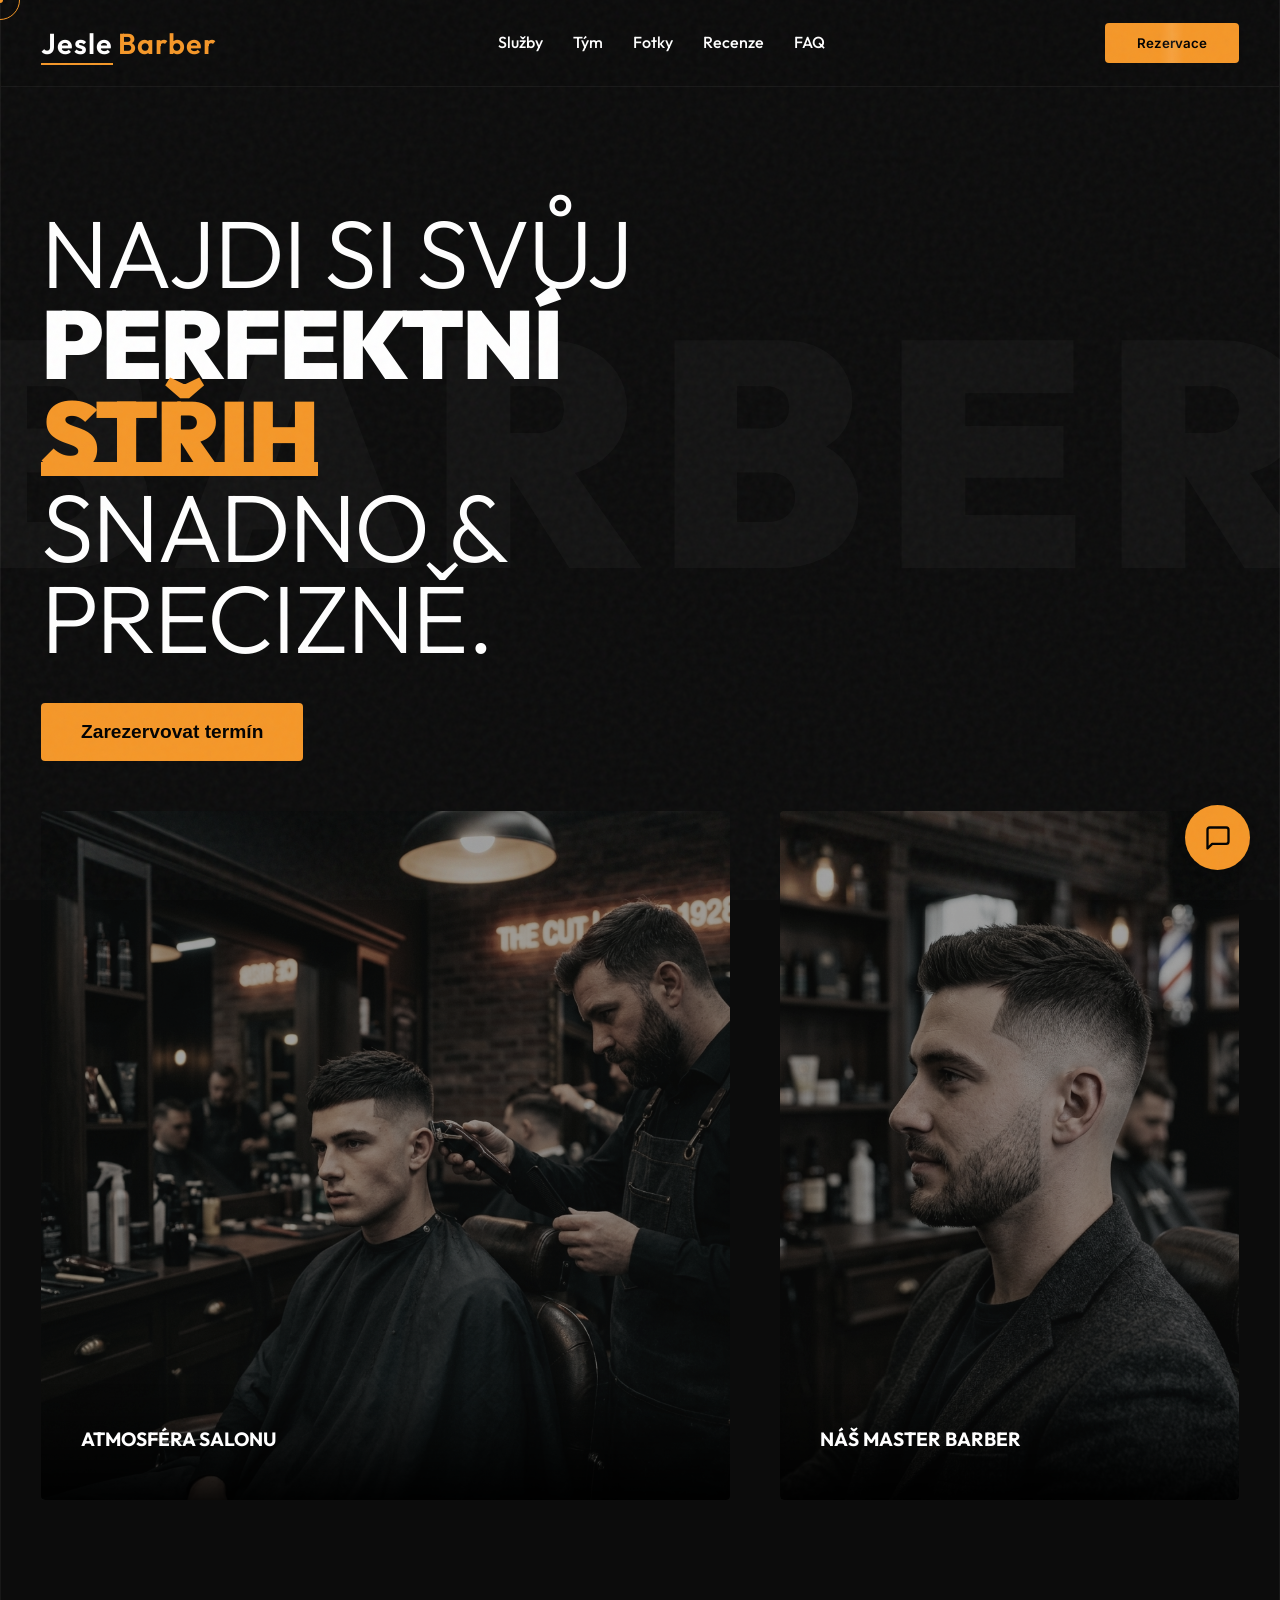
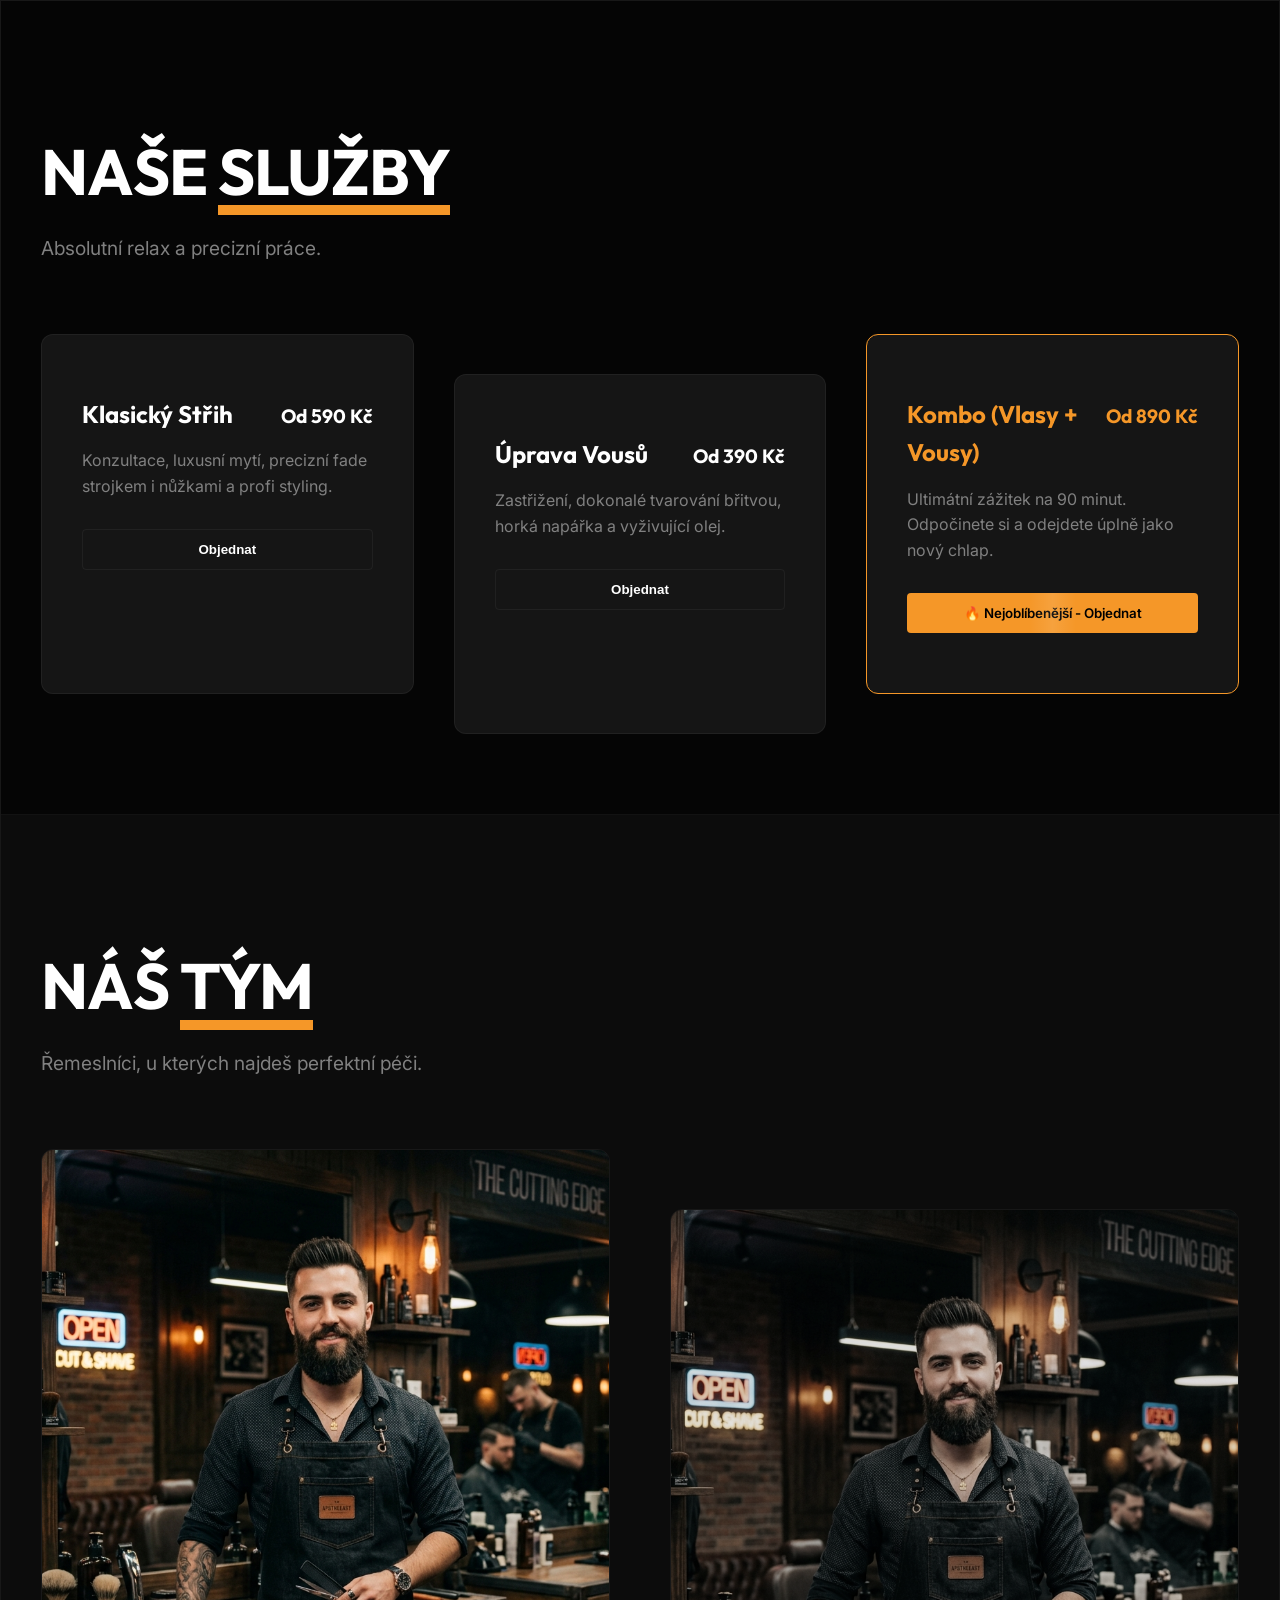
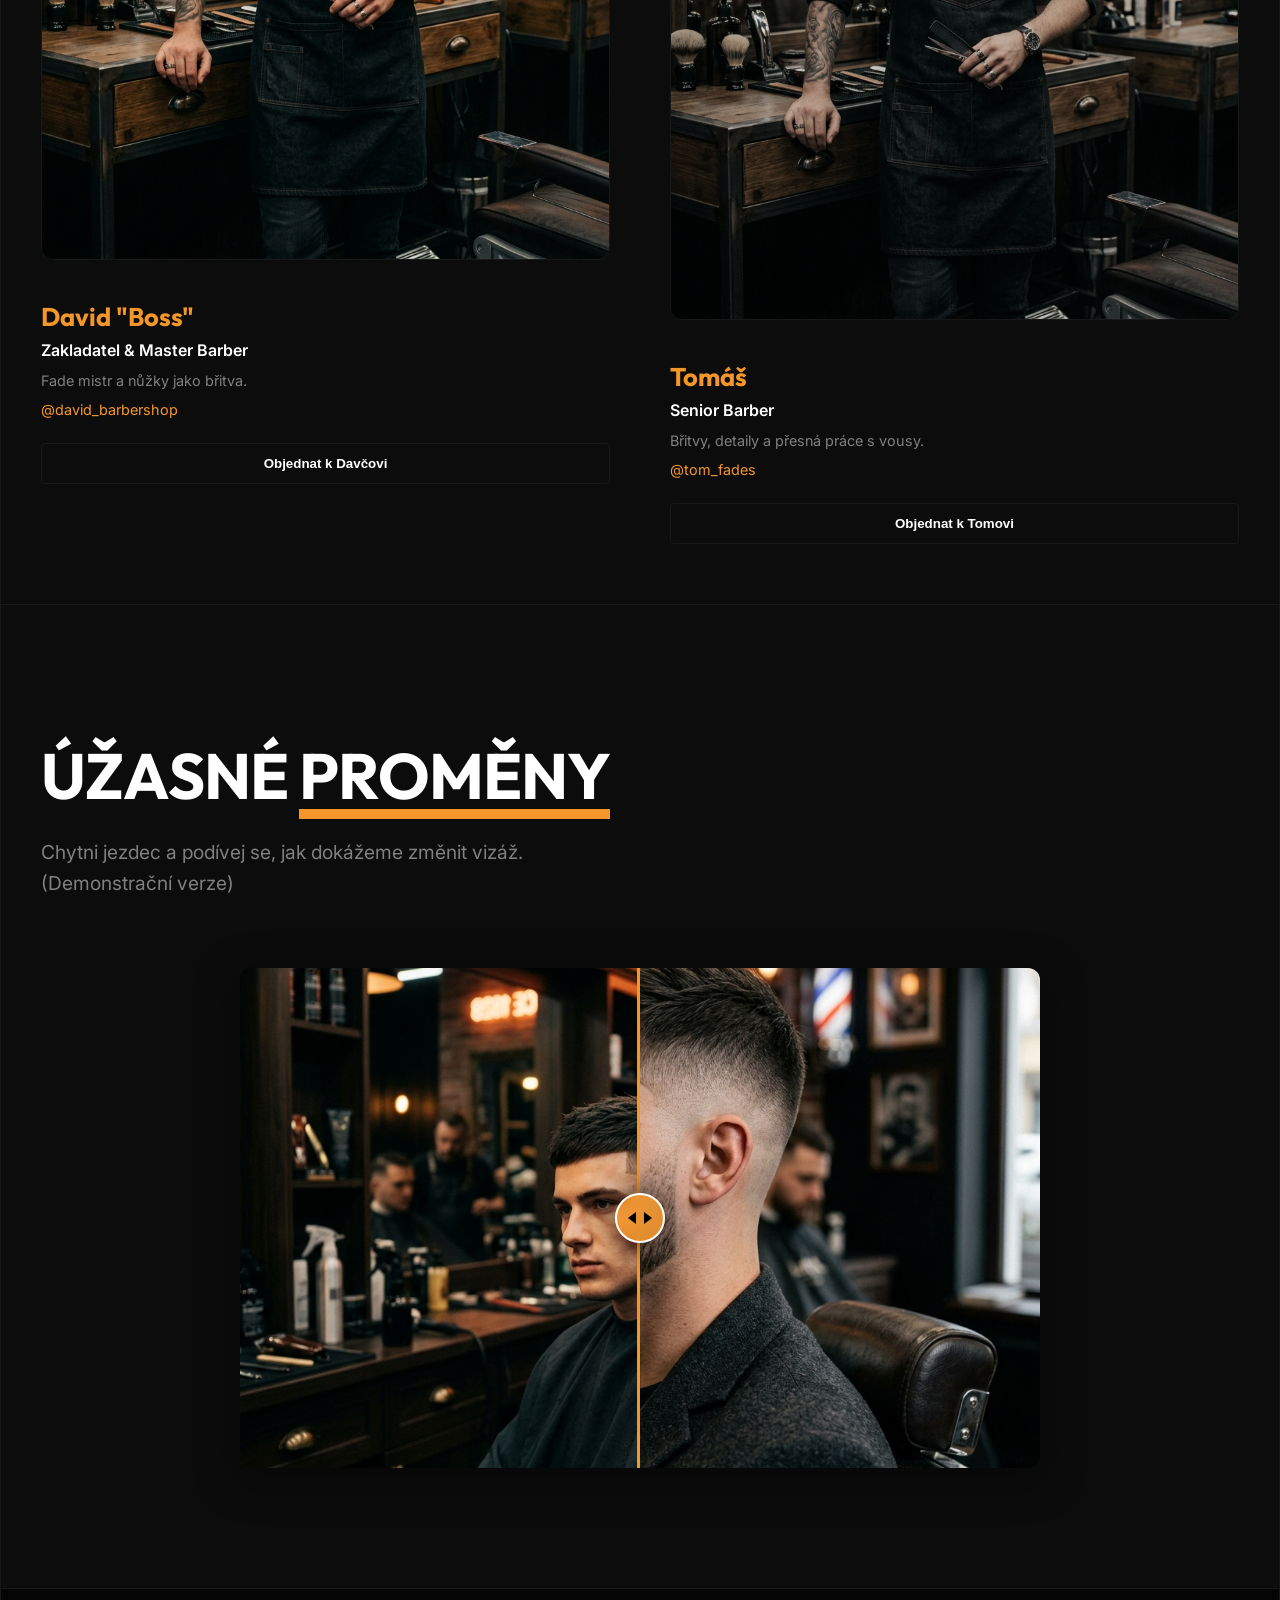
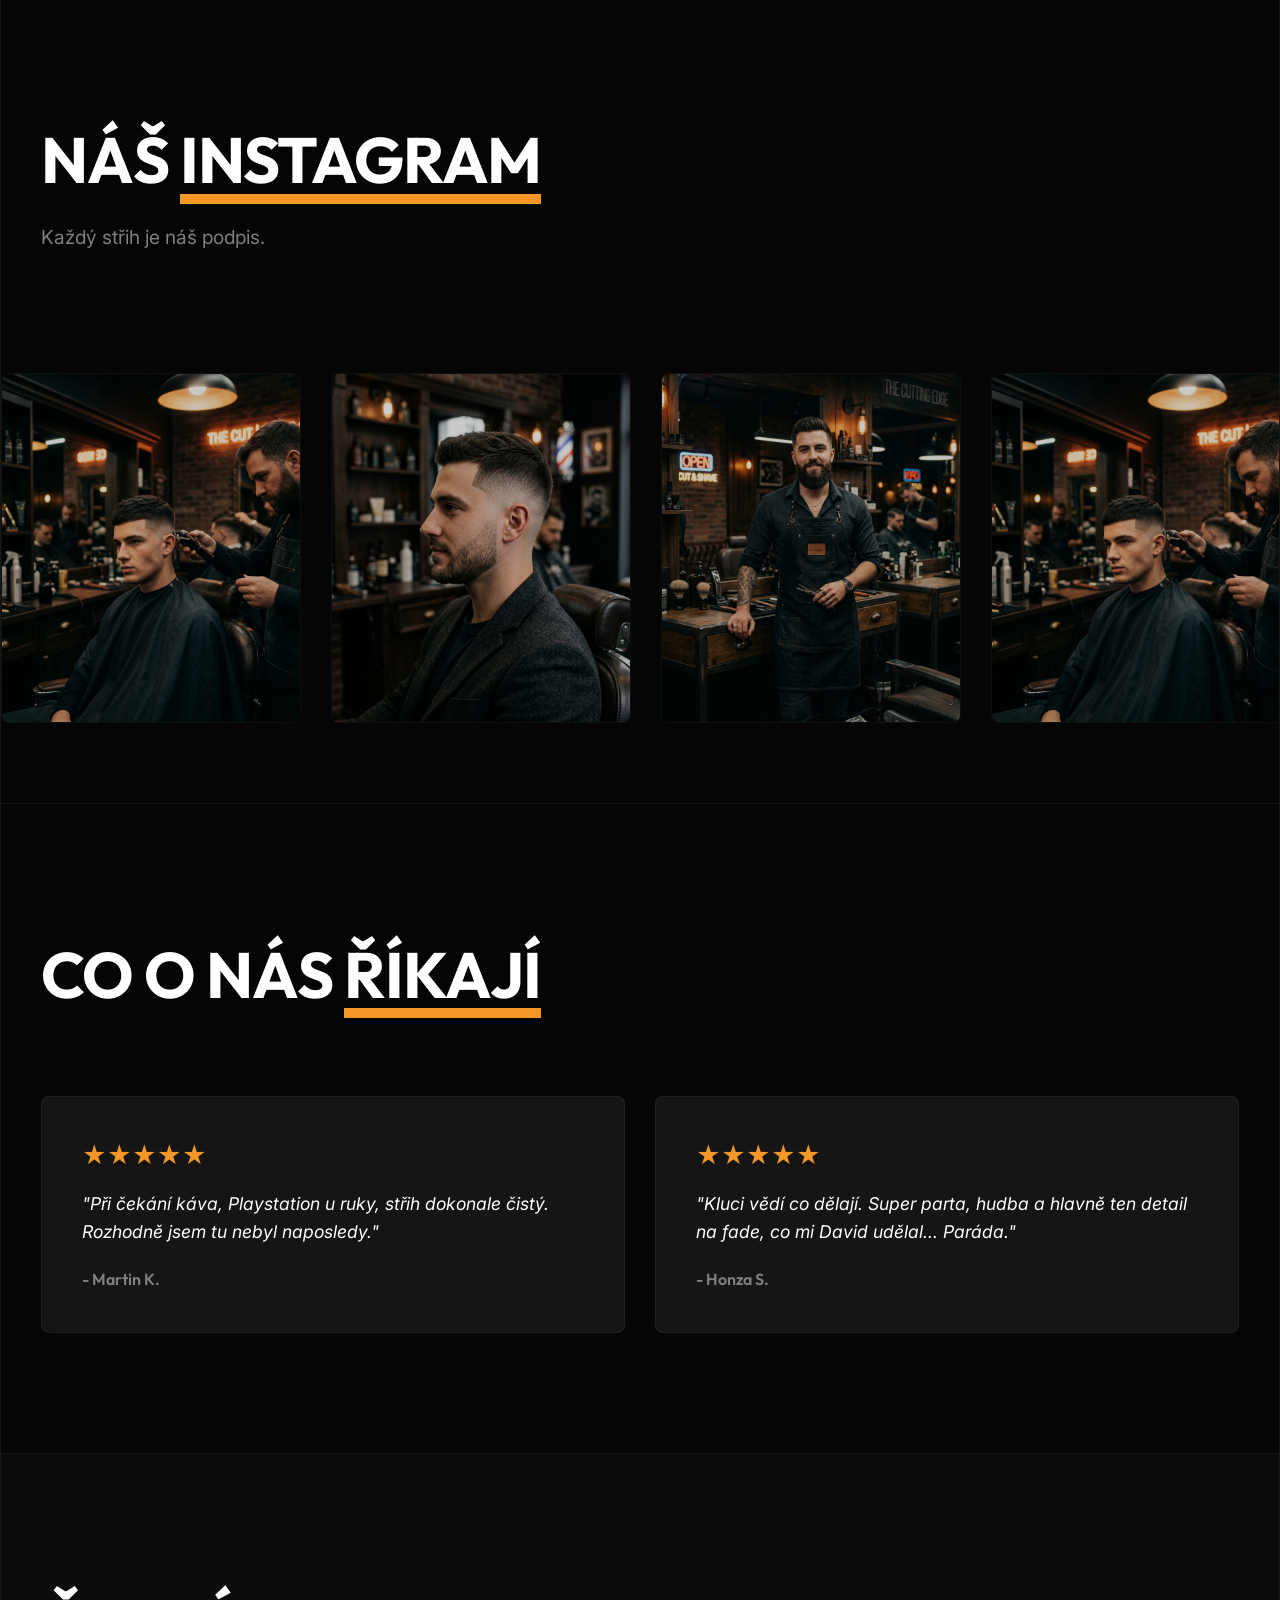
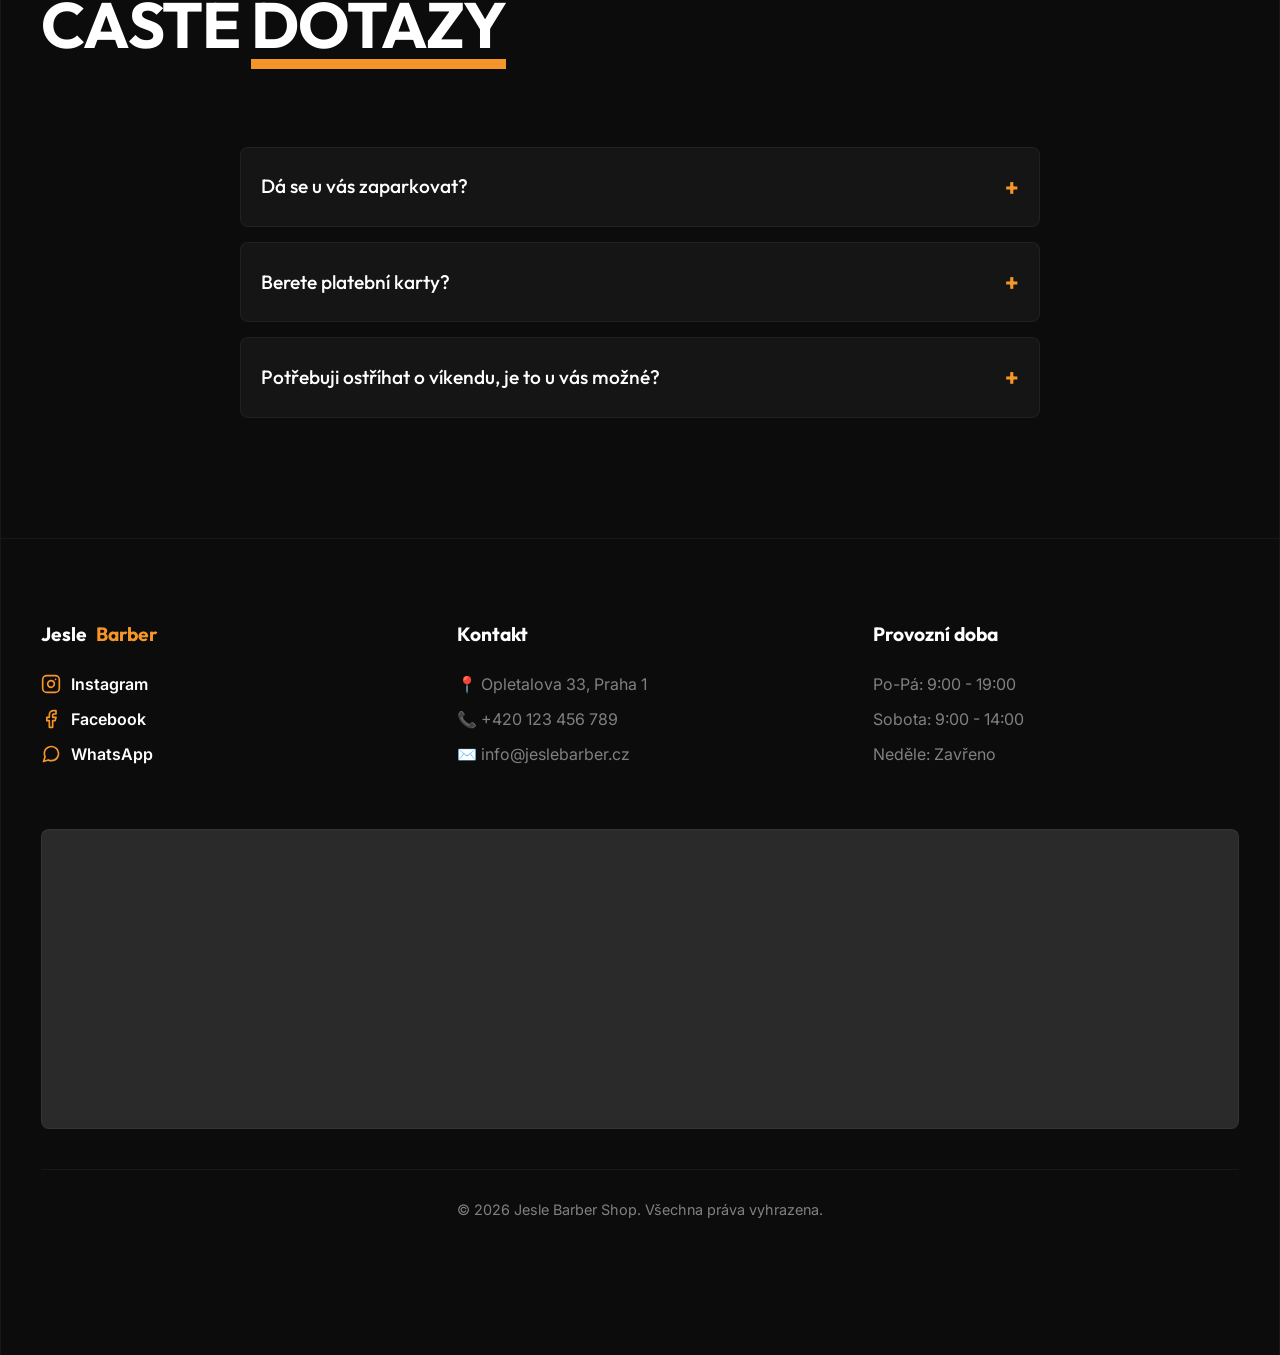
==== index.html @ 0bbdf83f "Initial commit" ====
<!DOCTYPE html>
<html lang="cs">
<head>
    <meta charset="UTF-8">
    <meta name="viewport" content="width=device-width, initial-scale=1.0">
    <title>Jesle Barber Shop | Prémiové holičství</title>
    <meta name="description" content="Jesle Barber Shop nabízí špičkové pánské střihy, úpravu vousů a relax. Rezervujte si svůj termín online.">
    <meta property="og:title" content="Jesle Barber Shop | Najdi si svůj perfektní střih">
    <meta property="og:description" content="Zažijte prémiovou atmosféru a dokonalý střih v Jesle Barber Shop.">
    <meta property="og:type" content="website">
    
    <link rel="preconnect" href="https://fonts.googleapis.com">
    <link rel="preconnect" href="https://fonts.gstatic.com" crossorigin>
    <link href="https://fonts.googleapis.com/css2?family=Inter:wght@300;400;500&family=Outfit:wght@400;600;700;900&display=swap" rel="stylesheet">
    <link rel="stylesheet" href="style.css">
</head>
<body>
    <!-- Výkonný šumový filtr pro organický pocit -->
    <div class="noise-overlay"></div>
    
    <!-- Custom Cursor -->
    <div class="cursor-dot"></div>
    <div class="cursor-outline"></div>

    <div class="bg-text">BARBER</div>

    <div class="container">
        
        <!-- Sticky Navbar -->
        <header class="navbar" id="navbar">
            <a href="#hero" class="logo">
                <span class="logo-text">Jesle</span><span class="logo-accent">Barber</span>
            </a>
            <nav class="desktop-nav">
                <a href="#services">Služby</a>
                <a href="#team">Tým</a>
                <a href="#gallery">Fotky</a>
                <a href="#reviews">Recenze</a>
                <a href="#faq">FAQ</a>
            </nav>
            <div class="nav-actions">
                <button class="btn-primary open-booking">Rezervace</button>
                <button class="menu-btn" aria-label="Menu" id="mobile-menu-btn">
                    <svg width="24" height="24" viewBox="0 0 24 24" fill="none" stroke="currentColor" stroke-width="2"><line x1="3" y1="12" x2="21" y2="12"></line><line x1="3" y1="6" x2="21" y2="6"></line><line x1="3" y1="18" x2="21" y2="18"></line></svg>
                </button>
            </div>
        </header>

        <!-- Mobile Menu Overlay -->
        <div class="mobile-menu-overlay" id="mobile-menu">
            <button class="close-menu-btn" id="close-mobile-menu">✕</button>
            <nav class="mobile-nav-links">
                <a href="#services" class="mobile-link">Služby</a>
                <a href="#team" class="mobile-link">Tým</a>
                <a href="#gallery" class="mobile-link">Fotky</a>
                <a href="#faq" class="mobile-link">FAQ</a>
                <a href="#footer" class="mobile-link">Kontakt</a>
            </nav>
            <button class="btn-primary open-booking mobile-book-btn">Zarezervovat termín</button>
            <div class="mobile-socials mt-3">
                <a href="#">Instagram</a>
                <a href="#">TikTok</a>
            </div>
        </div>

        <!-- Hlavní Hero -->
        <main class="hero" id="hero">
            <div class="hero-top reveal">
                <div class="hero-left">
                    <h1 class="hero-title">
                        Najdi si svůj <br>
                        <span class="bold">PERFEKTNÍ <span class="highlight">STŘIH</span></span>
                        <span class="small-text">snadno & precizně.</span>
                    </h1>
                    
                    <div class="hero-action">
                        <button class="find-barber-link open-booking">Zarezervovat termín</button>
                    </div>
                </div>


            </div>

            <div class="dot-pattern"></div>

            <div class="hero-gallery reveal delay-1">
                <div class="card card-large">
                    <img src="./assets/hero_haircut.png" alt="Barber při práci" class="card-img">
                    <div class="card-overlay">
                        <div class="card-text">
                            <h3>ATMOSFÉRA SALONU</h3>
                        </div>
                    </div>
                </div>

                <div class="card card-small">
                    <img src="./assets/gallery1.png" alt="Práce barbera" class="card-img">
                    <div class="card-overlay">
                        <div class="card-text">
                            <h3>NÁŠ MASTER BARBER</h3>
                        </div>
                    </div>
                </div>
            </div>
        </main>

        <!-- Služby -->
        <section class="services section-padding" id="services">
            <div class="section-header reveal">
                <h2 class="section-title">NAŠE <span class="highlight">SLUŽBY</span></h2>
                <p class="section-subtitle">Absolutní relax a precizní práce.</p>
            </div>
            
            <div class="services-grid">
                <div class="service-card reveal glow-hover">
                    <div class="service-header">
                        <h3>Klasický Střih</h3>
                        <span class="price">Od 590 Kč</span>
                    </div>
                    <p class="service-desc">Konzultace, luxusní mytí, precizní fade strojkem i nůžkami a profi styling.</p>
                    <button class="btn-outline open-booking w-100">Objednat</button>
                </div>
                <div class="service-card reveal delay-1 glow-hover">
                    <div class="service-header">
                        <h3>Úprava Vousů</h3>
                        <span class="price">Od 390 Kč</span>
                    </div>
                    <p class="service-desc">Zastřižení, dokonalé tvarování břitvou, horká napářka a vyživující olej.</p>
                    <button class="btn-outline open-booking w-100">Objednat</button>
                </div>
                <div class="service-card reveal delay-2 glow-hover" style="border-color: var(--accent);">
                    <div class="service-header">
                        <h3 class="gold-text">Kombo (Vlasy + Vousy)</h3>
                        <span class="price gold-text">Od 890 Kč</span>
                    </div>
                    <p class="service-desc">Ultimátní zážitek na 90 minut. Odpočinete si a odejdete úplně jako nový chlap.</p>
                    <button class="btn-primary w-100 open-booking">🔥 Nejoblíbenější - Objednat</button>
                </div>
            </div>
        </section>

        <!-- Náš Tým -->
        <section class="team section-padding" id="team">
            <div class="section-header reveal">
                <h2 class="section-title">NÁŠ <span class="highlight">TÝM</span></h2>
                <p class="section-subtitle">Řemeslníci, u kterých najdeš perfektní péči.</p>
            </div>
            <div class="team-grid">
                <div class="team-card reveal glow-hover">
                    <img src="./assets/barber.png" alt="David" class="team-img">
                    <div class="team-info">
                        <h3>David "Boss"</h3>
                        <p class="role">Zakladatel & Master Barber</p>
                        <p class="specialty">Fade mistr a nůžky jako břitva.</p>
                        <a href="javascript:void(0)" class="ig-link">@david_barbershop</a>
                        <button class="btn-outline open-booking w-100 mt-3">Objednat k Davčovi</button>
                    </div>
                </div>
                <div class="team-card reveal delay-1 glow-hover">
                    <img src="./assets/barber.png" alt="Tomáš" class="team-img" style="filter: grayscale(0.4) brightness(0.9);">
                    <div class="team-info">
                        <h3>Tomáš</h3>
                        <p class="role">Senior Barber</p>
                        <p class="specialty">Břitvy, detaily a přesná práce s vousy.</p>
                        <a href="javascript:void(0)" class="ig-link">@tom_fades</a>
                        <button class="btn-outline open-booking w-100 mt-3">Objednat k Tomovi</button>
                    </div>
                </div>
            </div>
        </section>

        <!-- Proměny Before & After -->
        <section class="before-after section-padding" id="promeny">
            <div class="section-header reveal">
                <h2 class="section-title">ÚŽASNÉ <span class="highlight">PROMĚNY</span></h2>
                <p class="section-subtitle">Chytni jezdec a podívej se, jak dokážeme změnit vizáž. (Demonstrační verze)</p>
            </div>
            
            <div class="ba-container reveal delay-1">
                <div class="ba-slider" id="ba-slider">
                    <!-- Base picture (After) -->
                    <img class="ba-after" src="./assets/gallery1.png" alt="Nový Fade">
                    <!-- Div holding the before picture with dynamic resize -->
                    <div class="ba-resize" id="ba-resize">
                        <img class="ba-before" src="./assets/hero_haircut.png" alt="Před proměnou">
                    </div>
                    <!-- Slide Handle -->
                    <span class="ba-handle" id="ba-handle"></span>
                </div>
            </div>
        </section>

        <!-- Galerie Carousel -->
        <section class="gallery" id="gallery">
            <div class="section-padding reveal">
                <h2 class="section-title">NÁŠ <span class="highlight">INSTAGRAM</span></h2>
                <p class="section-subtitle">Každý střih je náš podpis.</p>
            </div>
            <div class="carousel-wrapper reveal">
                <div class="carousel-track">
                    <img src="./assets/hero_haircut.png" alt="Barber střih" class="carousel-img">
                    <img src="./assets/gallery1.png" alt="Barber střih fade" class="carousel-img">
                    <img src="./assets/barber.png" alt="Naše práce" class="carousel-img">
                    <img src="./assets/hero_haircut.png" alt="Barber střih" class="carousel-img">
                    <img src="./assets/gallery1.png" alt="Barber střih fade" class="carousel-img">
                    <img src="./assets/barber.png" alt="Naše práce" class="carousel-img">
                    <!-- Duplicate for infinite trick -->
                    <img src="./assets/hero_haircut.png" alt="Barber střih" class="carousel-img">
                    <img src="./assets/gallery1.png" alt="Barber střih fade" class="carousel-img">
                    <img src="./assets/barber.png" alt="Naše práce" class="carousel-img">
                </div>
            </div>
        </section>

        <!-- Recenze Google -->
        <section class="reviews section-padding" id="reviews">
            <div class="section-header reveal">
                <h2 class="section-title">CO O NÁS <span class="highlight">ŘÍKAJÍ</span></h2>
            </div>
            <div class="reviews-grid">
                <div class="review-card reveal">
                    <div class="stars">★★★★★</div>
                    <p class="review-text">"Při čekání káva, Playstation u ruky, střih dokonale čistý. Rozhodně jsem tu nebyl naposledy."</p>
                    <p class="review-author">- Martin K.</p>
                </div>
                <div class="review-card reveal delay-1">
                    <div class="stars">★★★★★</div>
                    <p class="review-text">"Kluci vědí co dělají. Super parta, hudba a hlavně ten detail na fade, co mi David udělal... Paráda."</p>
                    <p class="review-author">- Honza S.</p>
                </div>
            </div>
        </section>

        <!-- FAQ -->
        <section class="faq-section section-padding" id="faq">
            <div class="section-header reveal">
                <h2 class="section-title">ČASTÉ <span class="highlight">DOTAZY</span></h2>
            </div>
            <div class="faq-container reveal delay-1">
                <details class="faq-accordion">
                    <summary>Dá se u vás zaparkovat?</summary>
                    <div class="faq-content">Ano! Máme vyhrazená dvě parkovací místa pro zákazníky hned vedle salonu. Zaparkovat u nás není nikdy problém.</div>
                </details>
                <details class="faq-accordion">
                    <summary>Berete platební karty?</summary>
                    <div class="faq-content">Samozřejmě. Bereme veškeré platební karty i Apple Pay / Google Pay.</div>
                </details>
                <details class="faq-accordion">
                    <summary>Potřebuji ostříhat o víkendu, je to u vás možné?</summary>
                    <div class="faq-content">V sobotu máme otevřeno od 9:00 do 14:00. Neděli si necháváme na odpočinek, abychom pro vás měli stoprocentně pevnou ruku po zbytek týdne.</div>
                </details>
            </div>
        </section>

        <!-- Footer -->
        <footer class="footer" id="footer">
            <div class="footer-grid reveal">
                <div class="footer-brand">
                    <h3>Jesle <span class="logo-accent">Barber</span></h3>
                    <div class="social-icons">
                        <a href="#"><svg width="20" height="20" viewBox="0 0 24 24" fill="none" stroke="currentColor" stroke-width="2" stroke-linecap="round" stroke-linejoin="round" class="social-icon"><rect x="2" y="2" width="20" height="20" rx="5" ry="5"></rect><path d="M16 11.37A4 4 0 1 1 12.63 8 4 4 0 0 1 16 11.37z"></path><line x1="17.5" y1="6.5" x2="17.51" y2="6.5"></line></svg> Instagram</a>
                        <a href="#"><svg width="20" height="20" viewBox="0 0 24 24" fill="none" stroke="currentColor" stroke-width="2" stroke-linecap="round" stroke-linejoin="round" class="social-icon"><path d="M18 2h-3a5 5 0 0 0-5 5v3H7v4h3v8h4v-8h3l1-4h-4V7a1 1 0 0 1 1-1h3z"></path></svg> Facebook</a>
                        <a href="#"><svg width="20" height="20" viewBox="0 0 24 24" fill="none" stroke="currentColor" stroke-width="2" stroke-linecap="round" stroke-linejoin="round" class="social-icon"><path d="M21 11.5a8.38 8.38 0 0 1-.9 3.8 8.5 8.5 0 0 1-7.6 4.7 8.38 8.38 0 0 1-3.8-.9L3 21l1.9-5.7a8.38 8.38 0 0 1-.9-3.8 8.5 8.5 0 0 1 4.7-7.6 8.38 8.38 0 0 1 3.8-.9h.5a8.48 8.48 0 0 1 8 8v.5z"></path></svg> WhatsApp</a>
                    </div>
                </div>
                <div class="footer-contact">
                    <h3>Kontakt</h3>
                    <p>📍 Opletalova 33, Praha 1</p>
                    <p>📞 +420 123 456 789</p>
                    <p>✉️ info@jeslebarber.cz</p>
                </div>
                <div class="footer-hours">
                    <h3>Provozní doba</h3>
                    <p>Po-Pá: 9:00 - 19:00</p>
                    <p>Sobota: 9:00 - 14:00</p>
                    <p>Neděle: Zavřeno</p>
                </div>
            </div>
            
            <div class="footer-map reveal delay-1">
                <!-- Reálná Google mapa s Dark Mode filtrem pro eleganci -->
                <iframe class="dark-map" src="https://www.google.com/maps/embed?pb=!1m18!1m12!1m3!1d2559.898050085816!2d14.4285311157183!3d50.0815858794276!2m3!1f0!2f0!3f0!3m2!1i1024!2i768!4f13.1!3m3!1m2!1s0x470b94eb50f00001%3A0xc6cb5a64a3a61dfc!2sOpletalova%2033%2C%20110%2000%20Nov%C3%A9%20M%C4%9Bsto!5e0!3m2!1sen!2scz!4v1713000000000!5m2!1sen!2scz" width="100%" height="100%" style="border:0;" allowfullscreen="" loading="lazy" referrerpolicy="no-referrer-when-downgrade"></iframe>
            </div>
            
            <div class="footer-bottom">
                <p>&copy; 2026 Jesle Barber Shop. Všechna práva vyhrazena.</p>
            </div>
        </footer>

    </div>

    <!-- Plovoucí Tlačítka (Sticky Bottom & WhatsApp Bubble) -->
    <!-- Aktivní Chatbot (Max) -->
    <div class="chat-widget-container">
        <!-- Floating Button -->
        <button class="floating-chat-btn" id="chat-toggle" aria-label="Otevřít chat s Maxem">
            <svg width="28" height="28" viewBox="0 0 24 24" fill="none" stroke="currentColor" stroke-width="2" stroke-linecap="round" stroke-linejoin="round"><path d="M21 15a2 2 0 0 1-2 2H7l-4 4V5a2 2 0 0 1 2-2h14a2 2 0 0 1 2 2z"></path></svg>
            <span class="chat-notification-badge" id="chat-badge">1</span>
        </button>

        <!-- Chat Window Wrap -->
        <div class="chat-window" id="chat-window">
            <div class="chat-header">
                <div class="chat-avatar-wrap">
                    <img src="./assets/barber.png" alt="Max" class="chat-avatar">
                    <span class="chat-online-dot"></span>
                </div>
                <div class="chat-header-text">
                    <div class="chat-name">Max</div>
                    <div class="chat-status">Virtuální recepce</div>
                </div>
                <button class="chat-close-btn" id="chat-close">✕</button>
            </div>

            <div class="chat-body" id="chat-messages">
                <!-- Zprávy se budou generovat zde -->
            </div>

            <div class="chat-quick-replies" id="chat-replies">
                <button class="quick-btn" data-msg="🗓️ Kdy máte dnes volno?">Rezervace</button>
                <button class="quick-btn" data-msg="💰 Jaké máte ceny?">Ceník</button>
                <button class="quick-btn" data-msg="📍 Kde vás najdu?">Adresa</button>
            </div>

            <form class="chat-input-form" id="chat-form">
                <input type="text" id="chat-input" placeholder="Napiš zprávu..." autocomplete="off">
                <button type="submit" class="chat-send-icon">
                    <svg width="20" height="20" viewBox="0 0 24 24" fill="none" stroke="currentColor" stroke-width="2.5" stroke-linecap="round" stroke-linejoin="round"><line x1="22" y1="2" x2="11" y2="13"></line><polygon points="22 2 15 22 11 13 2 9 22 2"></polygon></svg>
                </button>
            </form>
        </div>
    </div>

    
    <div class="sticky-mobile-booking">
        <button class="btn-primary w-100 open-booking">Rezervovat</button>
    </div>

    <!-- Rezervační Modal Systém -->
    <div class="modal-overlay" id="booking-modal">
        <div class="modal-box">
            <button class="close-modal" id="close-modal">✕</button>
            <div id="booking-content">
                <h2>Rychlá rezervace</h2>
                <p class="modal-desc">Zabezpečte si své místo bez zbytečného čekání.</p>
                <form class="booking-form" id="booking-form">
                    <div class="form-group">
                        <label>Vyberte službu:</label>
                        <select id="booking-service" required>
                            <option value="" disabled selected>Vyberte službu</option>
                            <option value="1" data-duration="60">Klasický Střih (60 min)</option>
                            <option value="2" data-duration="60">Úprava Vousů (60 min)</option>
                            <option value="3" data-duration="90">VIP Kombo (90 min)</option>
                        </select>
                    </div>

                    <div class="form-group">
                        <label>Vyberte barbera:</label>
                        <select id="booking-barber">
                            <option value="" selected>Rozhodnu na místě o barberovi</option>
                            <option value="david">David "Boss"</option>
                            <option value="tomas">Tomáš</option>
                        </select>
                    </div>

                    <div class="form-group">
                        <label>Vyberte den:</label>
                        <div class="date-picker-wrap" id="date-picker-list">
                            <!-- Dny budou generovány přes JS -->
                        </div>
                    </div>

                    <div class="form-group">
                        <label>Dostupné časy:</label>
                        <div class="time-grid" id="time-slots-grid">
                            <p class="empty-state">Nejdříve vyberte službu a den.</p>
                        </div>
                    </div>

                    <input type="text" placeholder="Tel. číslo / Email" required>
                    <input type="hidden" id="final-appointment-time" required>
                    
                    <button type="submit" class="btn-primary w-100 mt-3" id="submit-booking" disabled>Dokončit rezervaci</button>
                </form>
            </div>
            <!-- Success Animace, skryta na začátku -->
            <div id="booking-success" style="display: none; text-align: center; padding: 40px 10px;">
                <div class="success-icon">✓</div>
                <h2 style="color: #32c850;">Hotovo!</h2>
                <p>Vaše rezervace byla úspěšně odeslána. Těšíme se na vás!</p>
                <button class="btn-primary mt-3" id="close-success-btn">Zavřít</button>
            </div>
        </div>
    </div>
    <script src="script.js"></script>
</body>
</html>
---- style.css ----
:root {
    --bg-darker: #050505;
    --bg-main: #0c0c0c;
    --bg-card: #151515;
    --bg-glass: rgba(12, 12, 12, 0.7);
    --text-pure: #ffffff;
    --text-muted: #808080;
    --accent: #F59728;
    --accent-glow: rgba(245, 151, 40, 0.15);
    --accent-hover: #ffaa3f;
    --font-heading: 'Outfit', sans-serif;
    --font-text: 'Inter', sans-serif;
    --border-color: rgba(255, 255, 255, 0.05);
    --transition-smooth: all 0.5s cubic-bezier(0.4, 0, 0.2, 1);
}

* { margin: 0; padding: 0; box-sizing: border-box; }
html { scroll-behavior: smooth; }

body {
    background-color: var(--bg-main);
    color: var(--text-pure);
    font-family: var(--font-text);
    overflow-x: hidden;
    min-height: 100vh;
    position: relative;
    line-height: 1.6;
    cursor: none; /* Skryje standardní kurzor pro náš vlastní */
}

/* Digitální textura (Noise Filter) */
body::before {
    content: "";
    position: fixed;
    top: 0; left: 0;
    width: 100%; height: 100%;
    background-image: url("https://grainy-gradients.vercel.app/noise.svg");
    opacity: 0.04;
    pointer-events: none;
    z-index: 9999;
}

/* Custom Cursor */
.cursor-dot {
    width: 6px; height: 6px;
    background-color: var(--accent);
    position: fixed; top: 0; left: 0;
    transform: translate(-50%, -50%);
    border-radius: 50%; z-index: 10001;
    pointer-events: none; transition: transform 0.1s ease;
}
.cursor-outline {
    width: 40px; height: 40px;
    border: 1.5px solid var(--accent);
    position: fixed; top: 0; left: 0;
    transform: translate(-50%, -50%);
    border-radius: 50%; z-index: 10000;
    pointer-events: none; transition: transform 0.15s ease-out, width 0.3s, height 0.3s, background-color 0.3s;
}

.cursor-outline.hover {
    width: 80px; height: 80px;
    background-color: rgba(245, 151, 40, 0.1);
    border-color: var(--accent);
}

/* Noise Texture */
.noise-overlay {
    position: fixed; top: 0; left: 0;
    width: 100%; height: 100%;
    z-index: 9997; pointer-events: none;
    opacity: 0.04;
    background-image: url("data:image/svg+xml,%3Csvg viewBox='0 0 200 200' xmlns='http://www.w3.org/2000/svg'%3E%3Cfilter id='noiseFilter'%3E%3CfeTurbulence type='fractalNoise' baseFrequency='0.65' numOctaves='3' stitchTiles='stitch'/%3E%3C/filter%3E%3Crect width='100%25' height='100%25' filter='url(%23noiseFilter)'/%3E%3C/svg%3E");
}

/* Variable Weights */
.weight-light { font-weight: 300; }
.weight-medium { font-weight: 500; }
.weight-black { font-weight: 900; }

.bg-text {
    position: fixed;
    top: 50vh; left: 50%;
    transform: translate(-50%, -50%);
    font-family: var(--font-heading);
    font-size: 25vw; font-weight: 900;
    color: rgba(255, 255, 255, 0.03);
    z-index: 0; pointer-events: none;
    letter-spacing: 0.05em; user-select: none;
}

.container {
    max-width: 1400px;
    margin: 0 auto;
    position: relative; z-index: 10;
    background: transparent;
    border-left: 1px solid var(--border-color);
    border-right: 1px solid var(--border-color);
    box-shadow: 0 0 50px rgba(0,0,0,0.5);
    padding-bottom: 80px; 
    opacity: 0; /* Pro úvodní animaci */
    transform: translateY(20px);
    transition: opacity 1.2s ease, transform 1.2s cubic-bezier(0.19, 1, 0.22, 1);
}
.container.loaded {
    opacity: 1;
    transform: translateY(0);
}

.highlight {
    position: relative; display: inline-block; z-index: 1;
}
.highlight::after {
    content: ''; position: absolute; bottom: 8px; left: 0;
    width: 100%; height: 10px; background-color: var(--accent); z-index: -1;
}

.section-padding { padding: 120px 40px; }
.section-header { margin-bottom: 70px; }
.section-title { font-family: var(--font-heading); font-size: 4rem; font-weight: 700; text-transform: uppercase; margin-bottom: 10px; letter-spacing: -1px; }
.section-subtitle { color: var(--text-muted); font-size: 1.2rem; max-width: 600px; }
.gold-text { color: var(--accent) !important; }
.mt-3 { margin-top: 20px; }
.w-100 { width: 100%; }

/* Buttons */
.btn-primary { background-color: var(--accent); color: #000; font-family: var(--font-text); font-weight: 600; border: none; padding: 12px 32px; border-radius: 4px; cursor: pointer; transition: 0.3s; }
.btn-primary:hover {
    background-color: var(--accent-hover);
    transform: translateY(-2px);
    box-shadow: 0 10px 25px rgba(245, 151, 40, 0.4);
}
/* Shimmer Effect */
.btn-primary {
    position: relative;
    overflow: hidden;
}
.btn-primary::after {
    content: "";
    position: absolute;
    top: -50%; left: -50%;
    width: 200%; height: 200%;
    background: linear-gradient(45deg, transparent 45%, rgba(255,255,255,0.1) 50%, transparent 55%);
    transform: rotate(45deg);
    transition: 0.6s;
    pointer-events: none;
}
.btn-primary:hover::after {
    left: 100%; top: 100%;
}
.btn-outline { background-color: transparent; color: var(--text-pure); border: 1px solid var(--border-color); padding: 12px 32px; border-radius: 4px; cursor: pointer; font-weight: 600; transition: 0.3s; }
.btn-outline:hover { border-color: var(--accent); background-color: rgba(245, 151, 40, 0.1); color: var(--accent); }

/* Glow hover effect */
.glow-hover { transition: transform 0.3s, border-color 0.3s, box-shadow 0.3s !important; }
.glow-hover:hover {
    transform: translateY(-5px);
    border-color: var(--accent) !important;
    box-shadow: 0 5px 30px rgba(245, 151, 40, 0.25) !important;
}

/* Navbar */
.navbar { display: flex; justify-content: space-between; align-items: center; padding: 20px 40px; border-bottom: 1px solid var(--border-color); position: sticky; top: 0; z-index: 100; background: var(--bg-glass); backdrop-filter: blur(12px); -webkit-backdrop-filter: blur(12px); transition: padding 0.3s ease; }
.navbar.scrolled { padding: 15px 40px; box-shadow: 0 4px 30px rgba(0, 0, 0, 0.5); }
.logo { font-family: var(--font-heading); font-size: 1.8rem; font-weight: 600; letter-spacing: 1px; text-decoration: none; display: inline-block; }
.logo-text { color: var(--text-pure); border-bottom: 2px solid var(--accent); padding-bottom: 2px; }
.logo-accent { color: var(--accent); margin-left: 5px; }

.desktop-nav { display: flex; gap: 30px; }
.desktop-nav a { color: var(--text-pure); text-decoration: none; font-weight: 500; font-family: var(--font-heading); transition: 0.3s; }
.desktop-nav a:hover { color: var(--accent); }

.nav-actions { display: flex; align-items: center; gap: 20px; }
.menu-btn { display: none; background: transparent; border: 1px solid var(--border-color); color: var(--text-pure); width: 44px; height: 44px; border-radius: 4px; cursor: pointer; transition: 0.3s; }
.menu-btn:hover { border-color: var(--accent); color: var(--accent); }

/* Mobile Menu */
.mobile-menu-overlay { position: fixed; top: 0; left: 0; width: 100%; height: 100vh; background: rgba(10, 10, 10, 0.98); z-index: 999; padding: 40px; display: flex; flex-direction: column; justify-content: center; align-items: center; opacity: 0; visibility: hidden; transform: translateY(-20px); transition: 0.4s; }
.mobile-menu-overlay.active { opacity: 1; visibility: visible; transform: translateY(0); }
.close-menu-btn { position: absolute; top: 30px; right: 40px; background: none; border: none; color: var(--text-pure); font-size: 2rem; cursor: pointer; }
.mobile-nav-links { display: flex; flex-direction: column; gap: 30px; text-align: center; margin-bottom: 40px; }
.mobile-nav-links a { font-family: var(--font-heading); font-size: 2.5rem; color: var(--text-pure); text-decoration: none; font-weight: 700; text-transform: uppercase; }
.mobile-book-btn { font-size: 1.2rem; padding: 15px 40px; }
.mobile-socials a { color: var(--text-muted); margin: 0 10px; font-weight: bold; text-decoration: none;}

/* Hero Editorial */
.hero { padding: 120px 40px 100px 40px; position: relative; border-bottom: 1px solid var(--border-color); }
.hero-top { display: flex; justify-content: space-between; align-items: flex-start; margin-bottom: 100px; }
.hero-title {
    font-family: var(--font-heading);
    font-size: min(8vw, 6rem);
    font-weight: 300;
    line-height: 0.95;
    text-transform: uppercase;
    margin-bottom: 40px;
    letter-spacing: -2px;
    position: relative;
    z-index: 20;
}
.hero-title .bold {
    font-weight: 900;
    display: block;
    color: var(--text-pure);
}
.hero-title .highlight {
    color: var(--accent);
}
.hero-title .highlight::after {
    height: 15%;
    bottom: 5px;
}
.hero-left { max-width: 60%; }

.find-barber-link { 
    background: var(--accent); 
    color: #000; 
    text-decoration: none; 
    font-size: 1.2rem; 
    font-weight: 700;
    padding: 18px 40px; 
    border-radius: 4px; 
    cursor: pointer; 
    transition: 0.3s cubic-bezier(0.19, 1, 0.22, 1); 
    display: inline-block;
    border: none;
}
.find-barber-link:hover { 
    background: var(--text-pure); 
    transform: scale(1.05);
}



.hero-gallery { 
    display: grid; 
    grid-template-columns: 1.5fr 1fr; 
    gap: 50px; 
    margin-top: -50px; /* Editorial overlap */
    position: relative;
    z-index: 10;
}
.card { 
    position: relative; 
    border-radius: 4px; 
    overflow: hidden; 
    background: var(--bg-card); 
    transition: transform 0.6s cubic-bezier(0.19, 1, 0.22, 1); 
}
.card:hover { transform: scale(1.03) translateY(-5px); }
.card-img { 
    width: 100%; height: 100%; 
    object-fit: cover; 
    display: block; 
    opacity: 0.6; 
    transition: transform 1.2s cubic-bezier(0.19, 1, 0.22, 1), opacity 0.6s ease;
    filter: grayscale(0.5);
}
.card:hover .card-img { 
    opacity: 1; 
    transform: scale(1.1); 
    filter: grayscale(0);
}

.card-overlay { 
    position: absolute; 
    bottom: 0; left: 0; width: 100%; 
    padding: 40px; 
    background: linear-gradient(to top, rgba(0,0,0,0.9) 0%, rgba(0,0,0,0.4) 50%, rgba(0,0,0,0) 100%); 
    display: flex; 
    align-items: flex-end; 
    gap: 20px; 
    backdrop-filter: blur(0px);
    transition: backdrop-filter 0.4s ease;
}
.card:hover .card-overlay {
    backdrop-filter: blur(4px);
}
.card-text h3 { font-family: var(--font-heading); font-size: 1.2rem; margin-bottom: 5px;}

/* Services Asymmetric */
.services { background: var(--bg-darker); border-bottom: 1px solid var(--border-color); }
.services-grid { display: grid; grid-template-columns: repeat(auto-fit, minmax(350px, 1fr)); gap: 40px; }
.service-card { 
    background: var(--bg-card); 
    padding: 60px 40px; 
    border-radius: 12px; 
    border: 1px solid var(--border-color); 
    position: relative;
    overflow: hidden;
}
/* Glassmorphism 2.0 Dynamic Glow Support */
.service-card::before {
    content: '';
    position: absolute;
    top: var(--mouse-y, 0);
    left: var(--mouse-x, 0);
    width: 400px; height: 400px;
    background: radial-gradient(circle, rgba(245, 151, 40, 0.15) 0%, transparent 70%);
    transform: translate(-50%, -50%);
    pointer-events: none;
    opacity: 0;
    transition: opacity 0.3s;
}
.service-card:hover::before { opacity: 1; }

.services-grid .service-card:nth-child(even) {
    transform: translateY(40px);
}
.service-header { display: flex; justify-content: space-between; align-items: baseline; margin-bottom: 15px;}
.service-header h3 { font-family: var(--font-heading); font-size: 1.5rem; }
.price { font-family: var(--font-heading); font-weight: 700; color: var(--text-pure); font-size: 1.2rem; white-space: nowrap; }
.service-desc { color: var(--text-muted); margin-bottom: 30px; line-height: 1.6;}

/* Before After Slider */
.before-after { border-bottom: 1px solid var(--border-color); }
.ba-container { 
    position: relative; 
    max-width: 800px; 
    margin: 0 auto; 
    height: 500px; 
    overflow: hidden; 
    border-radius: 12px; 
    box-shadow: 0 10px 40px rgba(0,0,0,0.5); 
    user-select: none; 
    -webkit-user-select: none;
}
.ba-slider { position: absolute; top:0; left:0; width: 100%; height: 100%; }
.ba-slider img { 
    position: absolute; 
    top: 0; 
    left: 0; 
    width: 100%; 
    height: 100%; 
    object-fit: cover; 
    pointer-events: none;
    -webkit-user-drag: none;
}
.ba-resize { position: absolute; top:0; left:0; height: 100%; width: 50%; overflow: hidden; border-right: 3px solid var(--accent); }
.ba-resize img { width: 800px; height: 500px; } /* Must match container */
.ba-handle { 
    position: absolute; 
    top: 50%; left: 50%; 
    transform: translate(-50%, -50%); 
    width: 50px; height: 50px; 
    background: rgba(245, 151, 40, 0.8); 
    backdrop-filter: blur(8px);
    border: 2px solid var(--text-pure);
    border-radius: 50%; 
    cursor: ew-resize; 
    z-index: 10; 
    display: flex; 
    justify-content: center; 
    align-items: center; 
    box-shadow: 0 0 30px rgba(0,0,0,0.8); 
    transition: transform 0.2s, background 0.2s;
}
.ba-handle:hover { transform: translate(-50%, -50%) scale(1.1); background: var(--accent); }
.ba-handle::before, .ba-handle::after {
    content: "";
    width: 0; height: 0;
    border-top: 6px solid transparent;
    border-bottom: 6px solid transparent;
}
.ba-handle::before { border-right: 8px solid #000; margin-right: 4px; }
.ba-handle::after { border-left: 8px solid #000; margin-left: 4px; }

/* Infinite Carousel */
.gallery { background: var(--bg-darker); border-bottom: 1px solid var(--border-color); overflow: hidden; padding-bottom: 80px;}
.carousel-wrapper { width: 100%; overflow: hidden; position: relative; }
.carousel-track { display: flex; width: calc(300px * 9 + 30px * 9); gap: 30px; animation: scrollCarousel 20s linear infinite; }
.carousel-track:hover { animation-play-state: paused; }
.carousel-img { width: 300px; height: 350px; object-fit: cover; border-radius: 8px; border: 1px solid var(--border-color); opacity: 0.8; transition: 0.3s; }
.carousel-img:hover { opacity: 1; border-color: var(--accent); transform: scale(1.05); }

@keyframes scrollCarousel {
    0% { transform: translateX(0); }
    100% { transform: translateX(calc(-300px * 4.5 - 30px * 4.5)); }
}

/* Team Editorial */
.team { border-bottom: 1px solid var(--border-color); }
.team-grid { display: grid; grid-template-columns: repeat(auto-fit, minmax(320px, 1fr)); gap: 60px; }
.team-grid .team-card:nth-child(even) { transform: translateY(60px); }
.team-img { width: 100%; aspect-ratio: 4/5; object-fit: cover; border-radius: 12px; margin-bottom: 30px; border: 1px solid var(--border-color); transition: 0.5s cubic-bezier(0.19, 1, 0.22, 1); }
.team-card:hover .team-img { border-color: var(--accent); transform: scale(1.05); }

/* Dynamic Glow for Team and IG */
.team-card:hover::before { opacity: 1; }
.team-info h3 { font-family: var(--font-heading); font-size: 1.6rem; color: var(--accent); }
.role { color: var(--text-pure); font-weight: 600; margin-bottom: 5px; }
.specialty { font-size: 0.9rem; color: var(--text-muted); margin-bottom: 5px;}
.ig-link { font-size: 0.9rem; color: var(--accent); text-decoration: none; }
.ig-link:hover { text-decoration: underline; }

/* Reviews */

/* Reviews */
.reviews { background: var(--bg-darker); border-bottom: 1px solid var(--border-color); }
.reviews-grid { display: grid; grid-template-columns: repeat(auto-fit, minmax(350px, 1fr)); gap: 30px; }
.review-card { background: var(--bg-card); padding: 40px; border-radius: 8px; border: 1px solid var(--border-color); }
.stars { color: var(--accent); font-size: 1.5rem; margin-bottom: 15px; }
.review-text { font-style: italic; color: var(--text-pure); margin-bottom: 20px; font-size: 1.1rem; }
.review-author { font-family: var(--font-heading); font-weight: 600; color: var(--text-muted); }

/* FAQ */
.faq-section { border-bottom: 1px solid var(--border-color); }
.faq-container { max-width: 800px; margin: 0 auto; display: flex; flex-direction: column; gap: 15px; }
.faq-accordion { background: var(--bg-card); border: 1px solid var(--border-color); border-radius: 8px; overflow: hidden; transition: 0.3s; }
.faq-accordion summary { padding: 20px; font-family: var(--font-heading); font-size: 1.2rem; font-weight: 500; cursor: pointer; list-style: none; display: flex; justify-content: space-between; align-items: center;}
.faq-accordion summary::-webkit-details-marker { display: none; }
.faq-accordion summary::after { content: "+"; color: var(--accent); font-size: 1.5rem; font-weight: bold; }
.faq-accordion[open] summary::after { content: "-"; }
.faq-content { padding: 0 20px 20px 20px; color: var(--text-muted); line-height: 1.6; }

/* Footer */
.footer { padding: 80px 40px 40px 40px; }
.footer-grid { display: grid; grid-template-columns: repeat(auto-fit, minmax(250px, 1fr)); gap: 50px; margin-bottom: 50px; }
.footer-brand h3 { font-family: var(--font-heading); font-size: 1.2rem; margin-bottom: 25px; color: var(--text-pure); }
.social-icons { display: flex; flex-direction: column; gap: 15px; }
.footer h3 { font-family: var(--font-heading); font-size: 1.2rem; margin-bottom: 25px; color: var(--text-pure); }
.footer p { color: var(--text-muted); margin-bottom: 15px; line-height: 20px; }
.social-icons a { 
    display: flex; 
    align-items: center; 
    gap: 10px; 
    color: var(--text-pure); 
    text-decoration: none; 
    font-weight: 600; 
    transition: 0.3s;
    line-height: 20px;
}
.social-icon { color: var(--accent); transition: transform 0.3s; }
.social-icons a:hover { color: var(--accent); }
.social-icons a:hover .social-icon { transform: scale(1.2) rotate(5deg); }
.footer-map { width: 100%; height: 300px; background: #2a2a2a; border-radius: 8px; margin-bottom: 40px; border: 1px solid var(--border-color); overflow: hidden; }
.dark-map { filter: invert(90%) hue-rotate(180deg) brightness(85%) contrast(1.1); pointer-events: none; }
.footer-bottom { text-align: center; padding-top: 30px; border-top: 1px solid var(--border-color); color: var(--text-muted); font-size: 0.9rem; }

/* Modals & Forms */
.modal-overlay { position: fixed; top: 0; left: 0; width: 100%; height: 100vh; background: rgba(0,0,0,0.8); backdrop-filter: blur(5px); z-index: 1000; display: flex; justify-content: center; align-items: center; opacity: 0; visibility: hidden; transition: 0.3s ease; }
.modal-overlay.active { opacity: 1; visibility: visible; }
.modal-box { background: var(--bg-card); width: 100%; max-width: 500px; padding: 40px; border-radius: 8px; border: 1px solid var(--border-color); position: relative; transform: translateY(20px); transition: 0.3s ease; }
.modal-overlay.active .modal-box { transform: translateY(0); }
.close-modal { position: absolute; top: 20px; right: 20px; background: none; border: none; font-size: 1.5rem; color: var(--text-muted); cursor: pointer; }
.modal-box h2 { font-family: var(--font-heading); font-size: 2rem; margin-bottom: 10px; }
.modal-desc { color: var(--text-muted); margin-bottom: 30px; font-size: 0.9rem; }

/* Booking Form Advanced */
.booking-form { display: flex; flex-direction: column; gap: 20px; }
.form-group { display: flex; flex-direction: column; gap: 8px; }
.form-group label { font-size: 0.85rem; font-weight: 600; color: var(--text-muted); text-transform: uppercase; letter-spacing: 0.5px; }

.booking-form select, .booking-form input { 
    padding: 15px; 
    background: rgba(255,255,255,0.03); 
    border: 1px solid var(--border-color); 
    border-radius: 8px; 
    color: var(--text-pure); 
    font-size: 1rem; 
    transition: 0.3s;
}
.booking-form select option {
    background-color: #000;
    color: #fff;
}
.booking-form select:focus, .booking-form input:focus { outline: none; border-color: var(--accent); background: rgba(255,255,255,0.05); }

/* Date Picker Wrap */
.date-picker-wrap { 
    display: flex; 
    gap: 10px; 
    overflow-x: auto; 
    padding-bottom: 10px; 
    scrollbar-width: thin; 
    scrollbar-color: var(--accent) transparent;
}
.date-picker-wrap::-webkit-scrollbar { height: 4px; }
.date-picker-wrap::-webkit-scrollbar-thumb { background: var(--accent); border-radius: 10px; }

.date-card {
    flex: 0 0 85px;
    padding: 12px 8px;
    background: rgba(255,255,255,0.03);
    border: 1px solid var(--border-color);
    border-radius: 10px;
    text-align: center;
    cursor: pointer;
    transition: 0.3s;
}
.date-card span { display: block; }
.date-card .day-name { font-size: 0.7rem; text-transform: uppercase; color: var(--text-muted); margin-bottom: 4px; }
.date-card .day-num { font-size: 1.2rem; font-weight: 700; font-family: var(--font-heading); }
.date-card:hover { border-color: var(--accent); background: rgba(245, 151, 40, 0.05); }
.date-card.active { background: var(--accent); border-color: var(--accent); color: #000; }
.date-card.active .day-name { color: rgba(0,0,0,0.6); }

/* Time Grid */
.time-grid {
    display: grid;
    grid-template-columns: repeat(auto-fill, minmax(80px, 1fr));
    gap: 10px;
    max-height: 200px;
    overflow-y: auto;
    padding: 5px;
}
.time-slot {
    padding: 10px;
    background: rgba(255,255,255,0.03);
    border: 1px solid var(--border-color);
    border-radius: 6px;
    text-align: center;
    cursor: pointer;
    font-size: 0.9rem;
    font-weight: 600;
    transition: 0.2s;
}
.time-slot:hover { border-color: var(--accent); color: var(--accent); }
.time-slot.active { background: var(--accent); border-color: var(--accent); color: #000; }
.time-slot.disabled { opacity: 0.3; cursor: not-allowed; pointer-events: none; }

.empty-state { font-size: 0.9rem; color: var(--text-muted); font-style: italic; padding: 20px 0; }

button#submit-booking:disabled { opacity: 0.5; filter: grayscale(1); cursor: not-allowed; }

.success-icon { width: 80px; height: 80px; border-radius: 50%; background: rgba(50,200,80,0.2); color: #32c850; font-size: 3rem; display: inline-flex; justify-content: center; align-items: center; margin-bottom: 20px; border: 2px solid #32c850;}

/* Floating Buttons */
/* Aktivní Chatbot Widget CSS */
.chat-widget-container {
    position: fixed;
    bottom: 30px;
    right: 30px;
    z-index: 1000;
}

.floating-chat-btn {
    width: 65px;
    height: 65px;
    border-radius: 50%;
    background: var(--accent);
    color: #000;
    border: none;
    cursor: pointer;
    box-shadow: 0 8px 30px rgba(0,0,0,0.4);
    display: flex;
    justify-content: center;
    align-items: center;
    transition: 0.3s cubic-bezier(0.175, 0.885, 0.32, 1.275);
    position: relative;
    z-index: 1001;
}

.floating-chat-btn:hover {
    transform: scale(1.1);
    box-shadow: 0 10px 40px rgba(245, 151, 40, 0.3);
}

.chat-notification-badge {
    position: absolute;
    top: -5px;
    right: -5px;
    background: #ff3b30;
    color: white;
    font-size: 12px;
    font-weight: bold;
    width: 22px;
    height: 22px;
    border-radius: 50%;
    display: flex;
    justify-content: center;
    align-items: center;
    border: 3px solid var(--bg-main);
    animation: bounceBadge 2s infinite;
    display: none; /* Skryté, dokud bot nepošle zprávu */
}

@keyframes bounceBadge {
    0%, 100% { transform: translateY(0); }
    50% { transform: translateY(-5px); }
}

.chat-window {
    position: absolute;
    bottom: 85px;
    right: 0;
    width: 380px;
    height: 550px;
    background: rgba(28, 28, 28, 0.85);
    backdrop-filter: blur(20px);
    -webkit-backdrop-filter: blur(20px);
    border: 1px solid rgba(255, 255, 255, 0.1);
    border-radius: 16px;
    display: flex;
    flex-direction: column;
    overflow: hidden;
    box-shadow: 0 15px 50px rgba(0,0,0,0.6);
    opacity: 0;
    visibility: hidden;
    transform: translateY(20px) scale(0.95);
    transition: 0.4s cubic-bezier(0.165, 0.84, 0.44, 1);
}

.chat-window.active {
    opacity: 1;
    visibility: visible;
    transform: translateY(0) scale(1);
}

.chat-header {
    padding: 20px;
    background: rgba(255, 255, 255, 0.03);
    border-bottom: 1px solid rgba(255, 255, 255, 0.05);
    display: flex;
    align-items: center;
    gap: 15px;
}

.chat-avatar-wrap {
    position: relative;
    width: 45px;
    height: 45px;
}

.chat-avatar {
    width: 100%;
    height: 100%;
    border-radius: 50%;
    object-fit: cover;
    border: 2px solid var(--accent);
}

.chat-online-dot {
    position: absolute;
    bottom: 2px;
    right: 2px;
    width: 12px;
    height: 12px;
    background: #32c850;
    border-radius: 50%;
    border: 2px solid #1c1c1c;
}

.chat-header-text {
    flex-grow: 1;
}

.chat-name {
    font-weight: 700;
    font-family: var(--font-heading);
    color: var(--text-pure);
}

.chat-status {
    font-size: 11px;
    color: var(--accent);
    text-transform: uppercase;
    letter-spacing: 1px;
}

.chat-close-btn {
    background: none;
    border: none;
    color: var(--text-muted);
    font-size: 1.2rem;
    cursor: pointer;
    transition: 0.3s;
}

.chat-close-btn:hover {
    color: var(--text-pure);
}

.chat-body {
    flex-grow: 1;
    padding: 20px;
    overflow-y: auto;
    display: flex;
    flex-direction: column;
    gap: 15px;
    scrollbar-width: thin;
    scrollbar-color: var(--accent) transparent;
}

.chat-message {
    max-width: 80%;
    padding: 12px 16px;
    border-radius: 12px;
    font-size: 14px;
    line-height: 1.5;
    animation: messageIn 0.3s ease-out;
}

@keyframes messageIn {
    from { opacity: 0; transform: translateY(10px); }
    to { opacity: 1; transform: translateY(0); }
}

.msg-bot {
    align-self: flex-start;
    background: rgba(255, 255, 255, 0.07);
    color: var(--text-pure);
    border-bottom-left-radius: 2px;
}

.msg-user {
    align-self: flex-end;
    background: var(--accent);
    color: #000;
    font-weight: 500;
    border-bottom-right-radius: 2px;
}

.chat-quick-replies {
    padding: 10px 20px;
    display: flex;
    gap: 8px;
    overflow-x: auto;
    white-space: nowrap;
    scrollbar-width: none;
    flex-shrink: 0;
    min-height: 55px;
}

.chat-quick-replies::-webkit-scrollbar { display: none; }

.quick-btn {
    background: rgba(255, 255, 255, 0.05);
    border: 1px solid rgba(255, 255, 255, 0.1);
    color: var(--text-pure);
    padding: 10px 18px;
    border-radius: 20px;
    font-size: 13px;
    font-weight: 500;
    cursor: pointer;
    transition: 0.3s;
    margin-right: 8px;
}

.quick-btn:hover {
    background: rgba(245, 151, 40, 0.1);
    border-color: var(--accent);
    color: var(--accent);
}

.chat-input-form {
    padding: 15px 20px 25px 20px;
    display: flex;
    gap: 10px;
}

#chat-input {
    flex-grow: 1;
    background: rgba(0, 0, 0, 0.3);
    border: 1px solid rgba(255, 255, 255, 0.1);
    border-radius: 25px;
    padding: 10px 15px;
    color: white;
    font-size: 14px;
}

#chat-input:focus {
    outline: none;
    border-color: var(--accent);
}

.chat-send-icon {
    background: var(--accent);
    border: none;
    width: 40px;
    height: 40px;
    border-radius: 50%;
    color: #000;
    display: flex;
    justify-content: center;
    align-items: center;
    cursor: pointer;
    transition: 0.3s;
}

.chat-send-icon:hover {
    transform: scale(1.1);
}

.typing-indicator {
    padding: 10px 15px;
    background: rgba(255,255,255,0.05);
    border-radius: 8px;
    align-self: flex-start;
    display: flex;
    gap: 4px;
    margin-bottom: 10px;
}

.typing-dot {
    width: 6px;
    height: 6px;
    background: var(--text-muted);
    border-radius: 50%;
    animation: typingPulse 1.4s infinite;
}

.typing-dot:nth-child(2) { animation-delay: 0.2s; }
.typing-dot:nth-child(3) { animation-delay: 0.4s; }

@keyframes typingPulse {
    0%, 100% { transform: scale(1); opacity: 0.4; }
    50% { transform: scale(1.3); opacity: 1; }
}

@media (max-width: 480px) {
    .chat-window {
        width: calc(100vw - 40px);
        height: 70vh;
        bottom: 80px;
    }
}

.sticky-mobile-booking { display: none; position: fixed; bottom: 0; left: 0; width: 100%; background: var(--bg-glass); backdrop-filter: blur(10px); padding: 15px 20px; z-index: 150; border-top: 1px solid var(--border-color); }

/* Animation Utils */
.reveal { opacity: 0; transform: translateY(40px); transition: 0.8s ease-out; }
.reveal.active { opacity: 1; transform: translateY(0); }
.delay-1 { transition-delay: 0.2s; }
.delay-2 { transition-delay: 0.4s; }

/* Breakpoints */
@media (max-width: 1024px) {
    .hero-top { flex-direction: column; align-items: flex-start; gap: 40px; }
    .hero-gallery { grid-template-columns: 1fr; }
    .hero-title { font-size: 3.5rem; }
    .desktop-nav { display: none; }
    .menu-btn { display: flex; justify-content: center; align-items: center; }
}

@media (max-width: 768px) {
    .section-padding { padding: 60px 20px; }
    .hero { padding: 40px 20px; }
    .navbar { padding: 15px 20px; }
    .hero-title { font-size: 2.5rem; }
    .bg-text { font-size: 35vw; }
    .ba-container { height: 300px; }
    .ba-resize img { width: 100vw; height: 300px; }
    .sticky-mobile-booking { display: block; }
    .floating-chat-btn { bottom: 100px; right: 20px; } /* raise above sticky bar */
    .container { padding-bottom: 100px; }
}
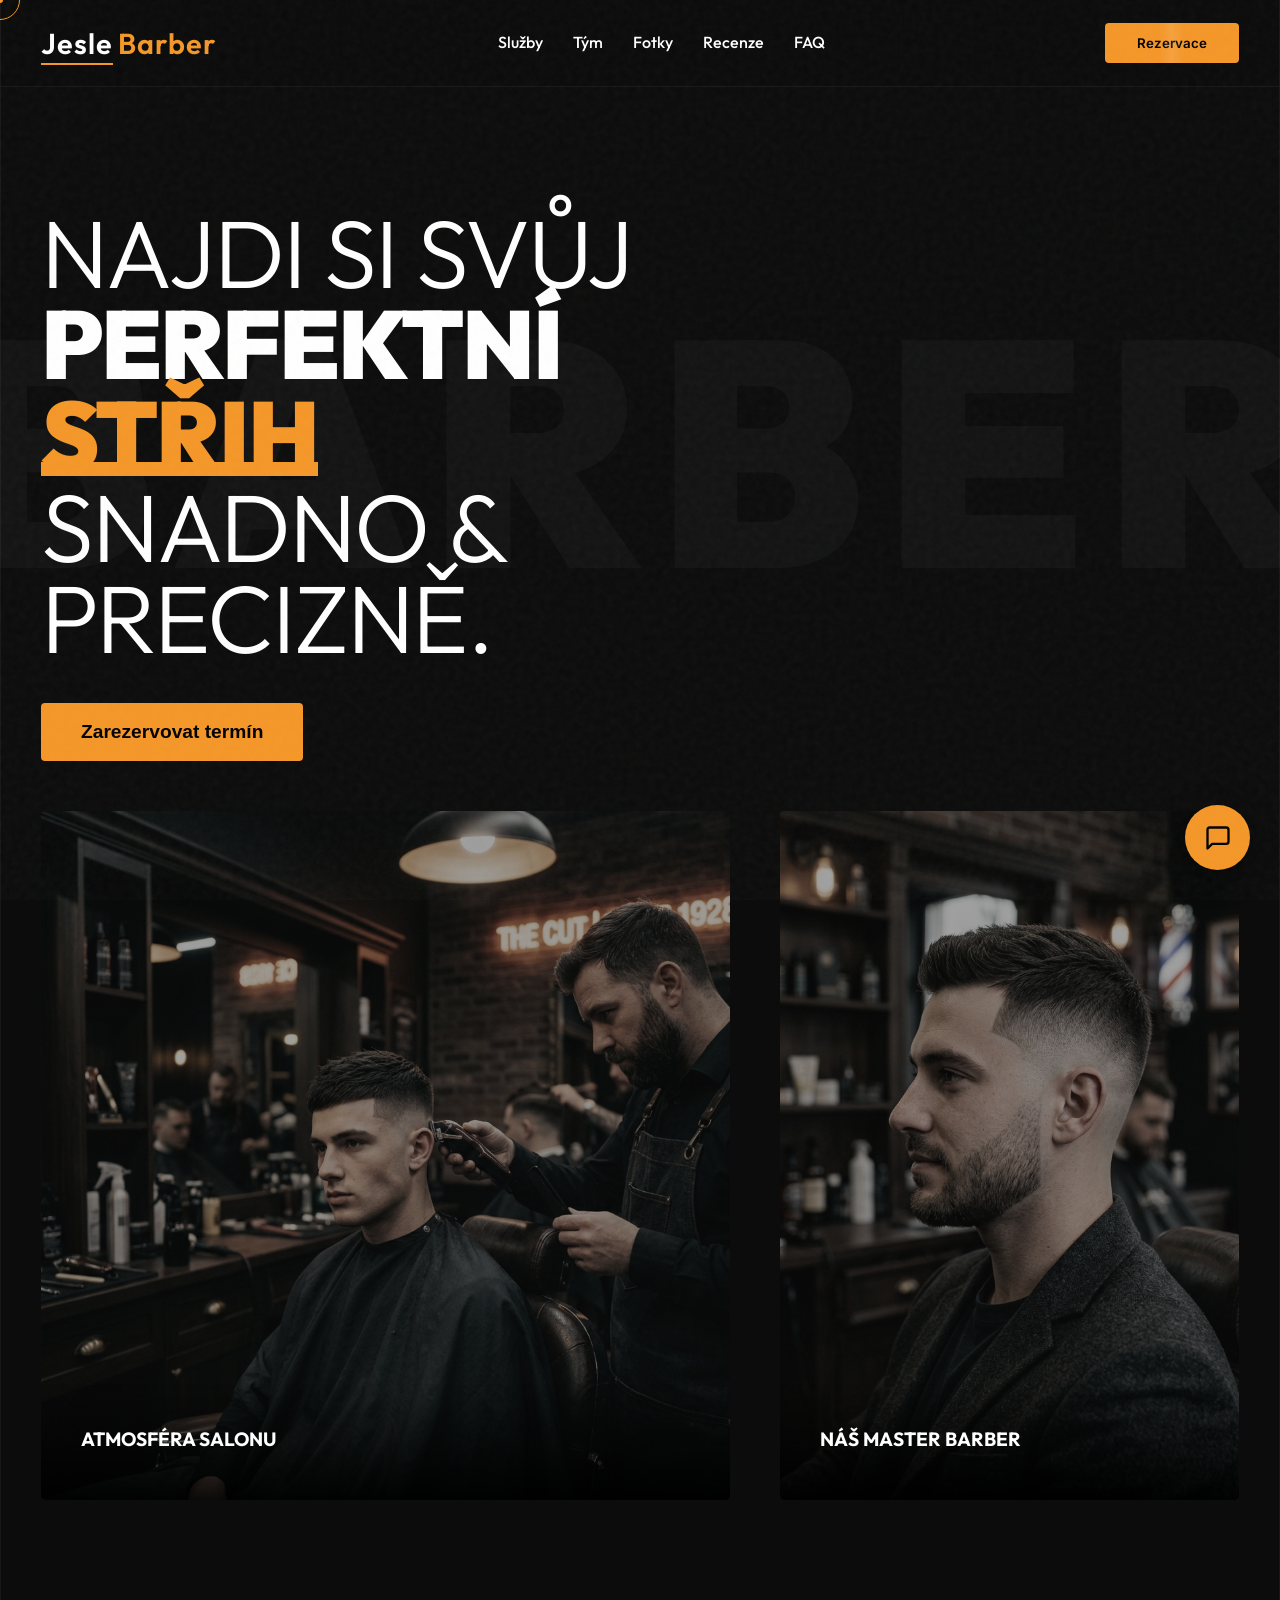
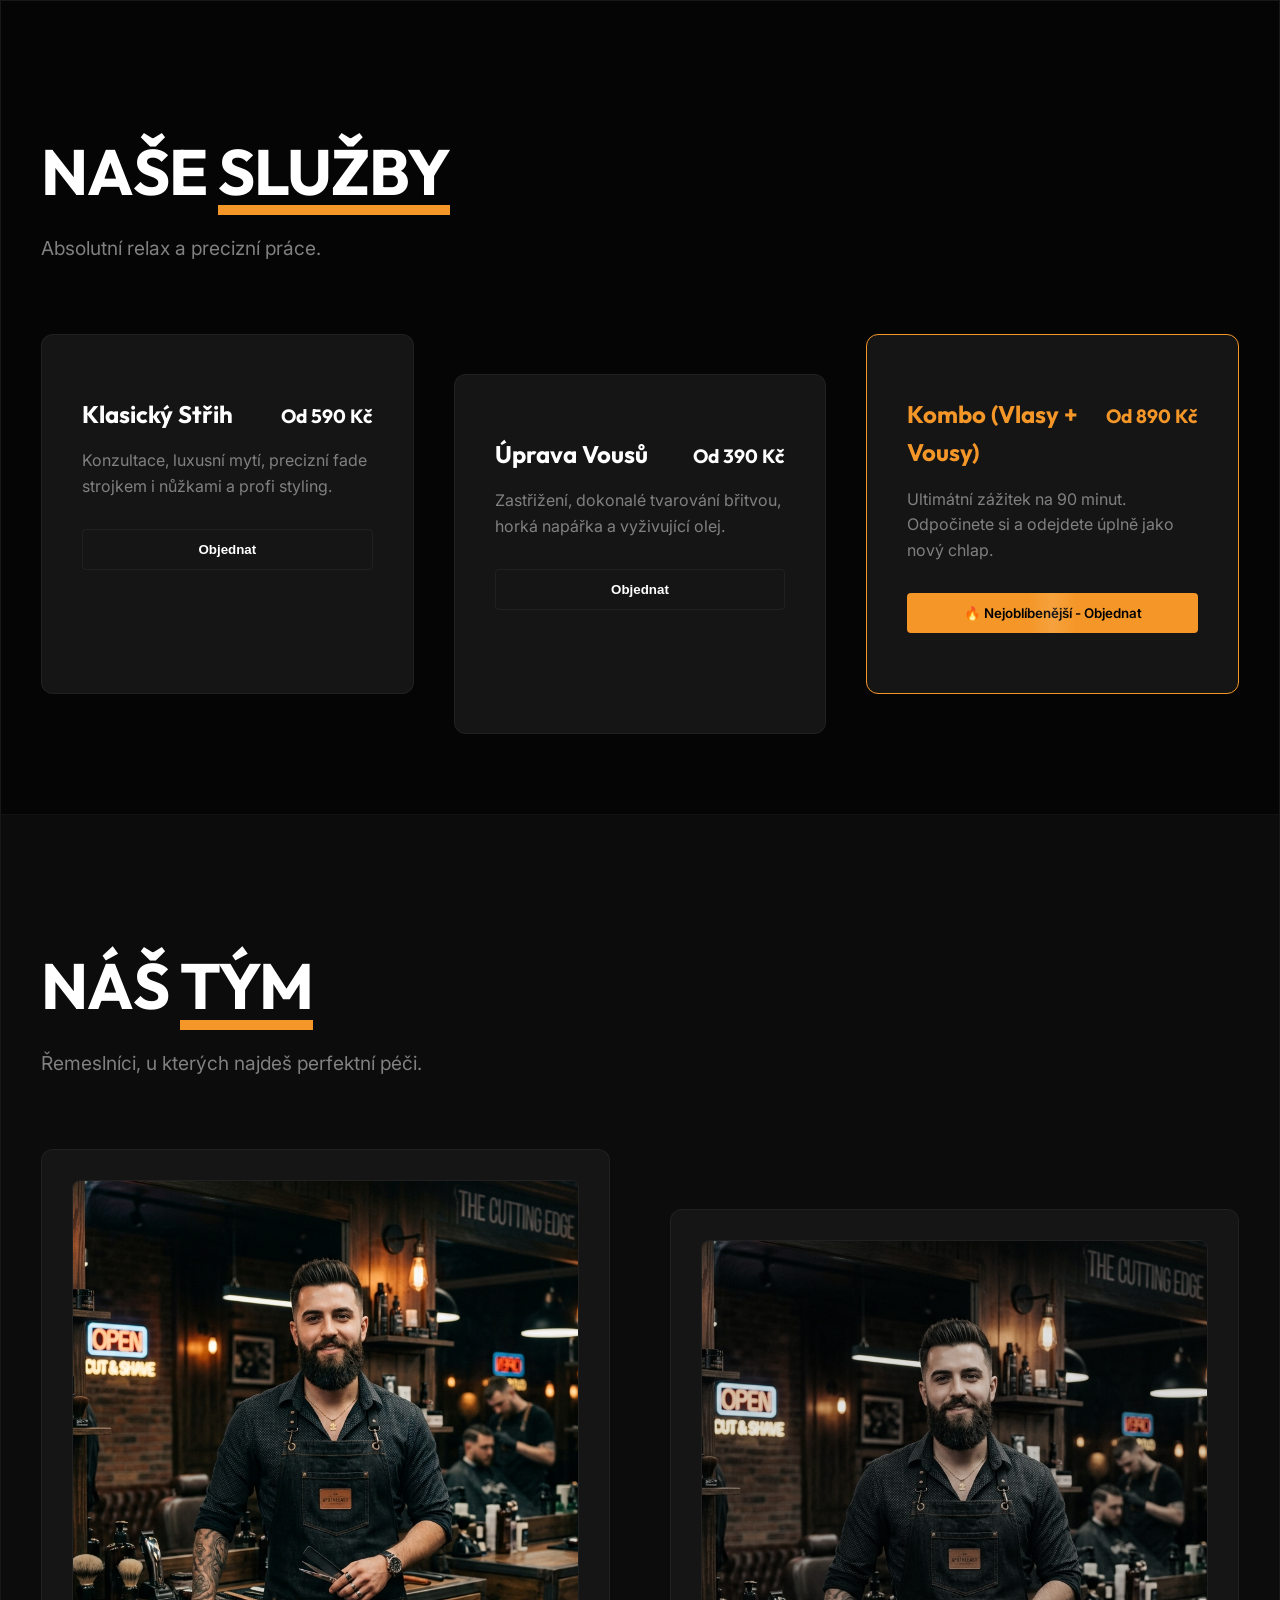
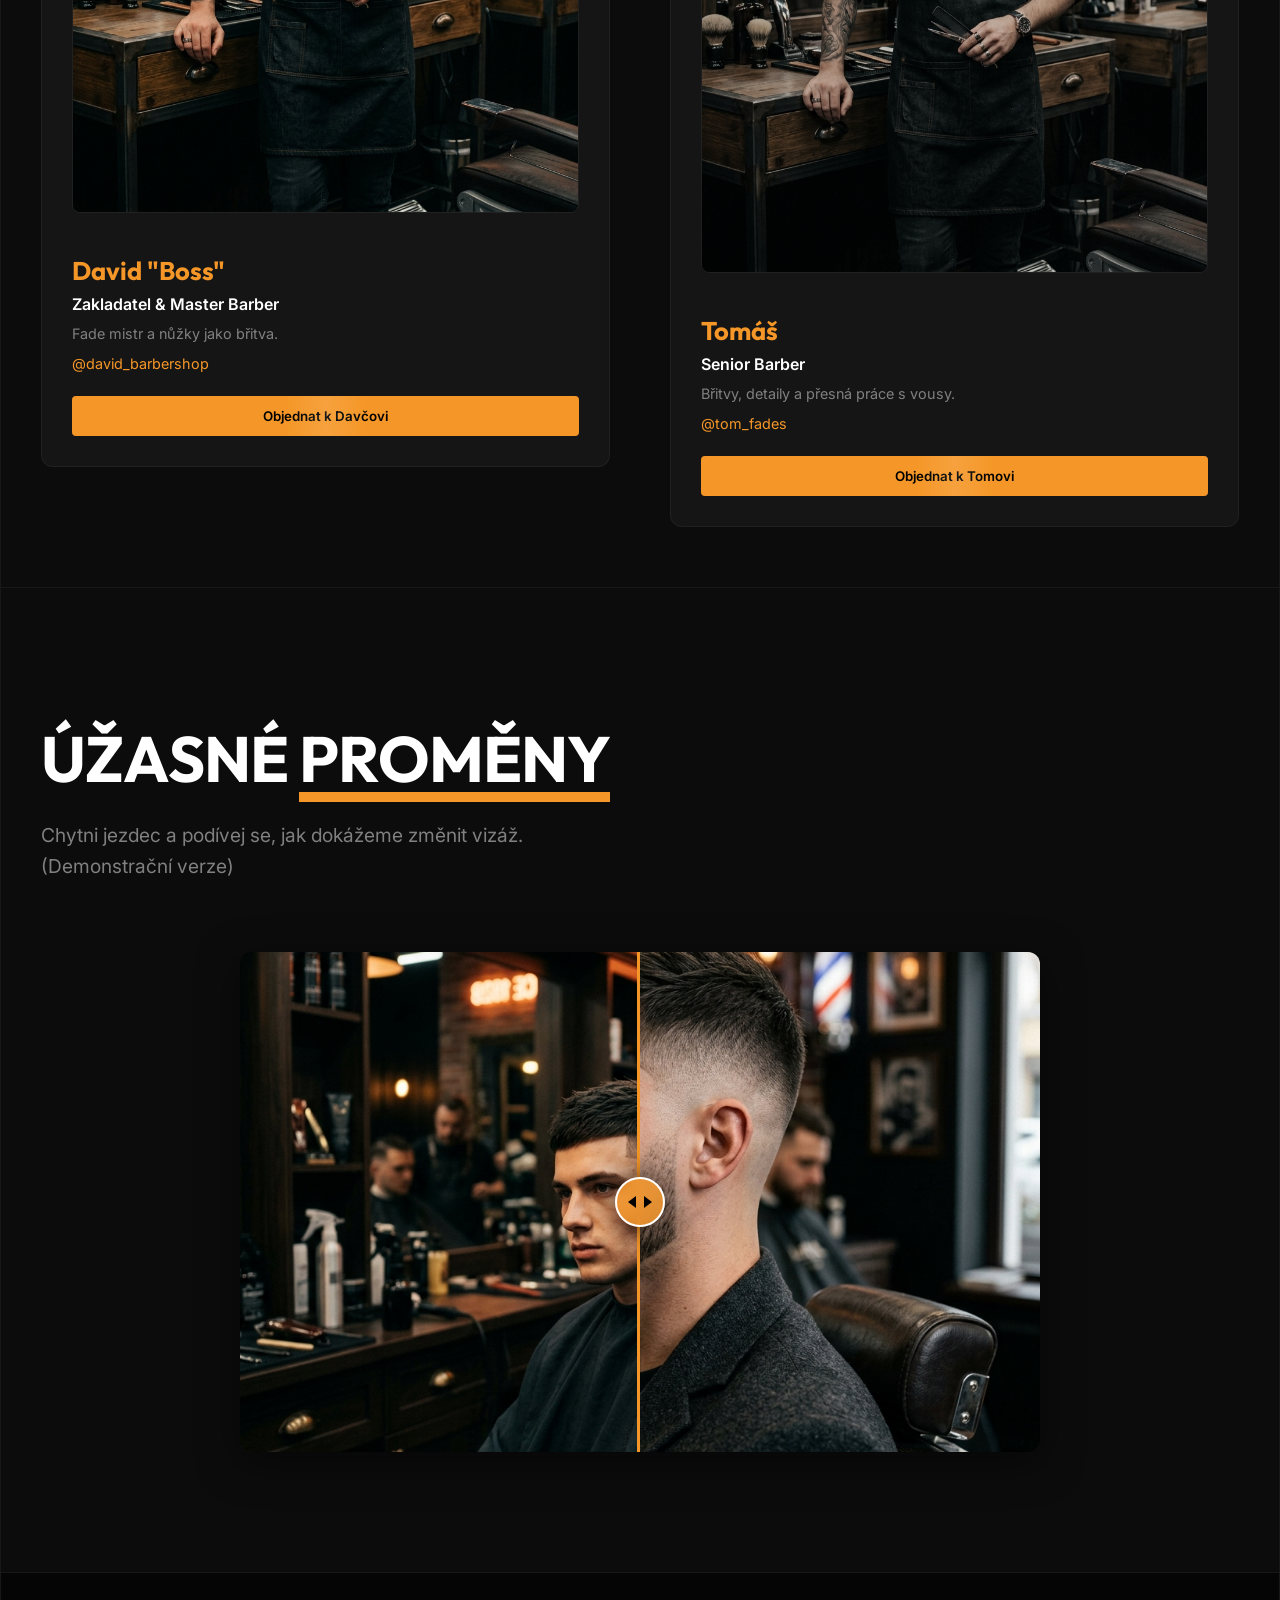
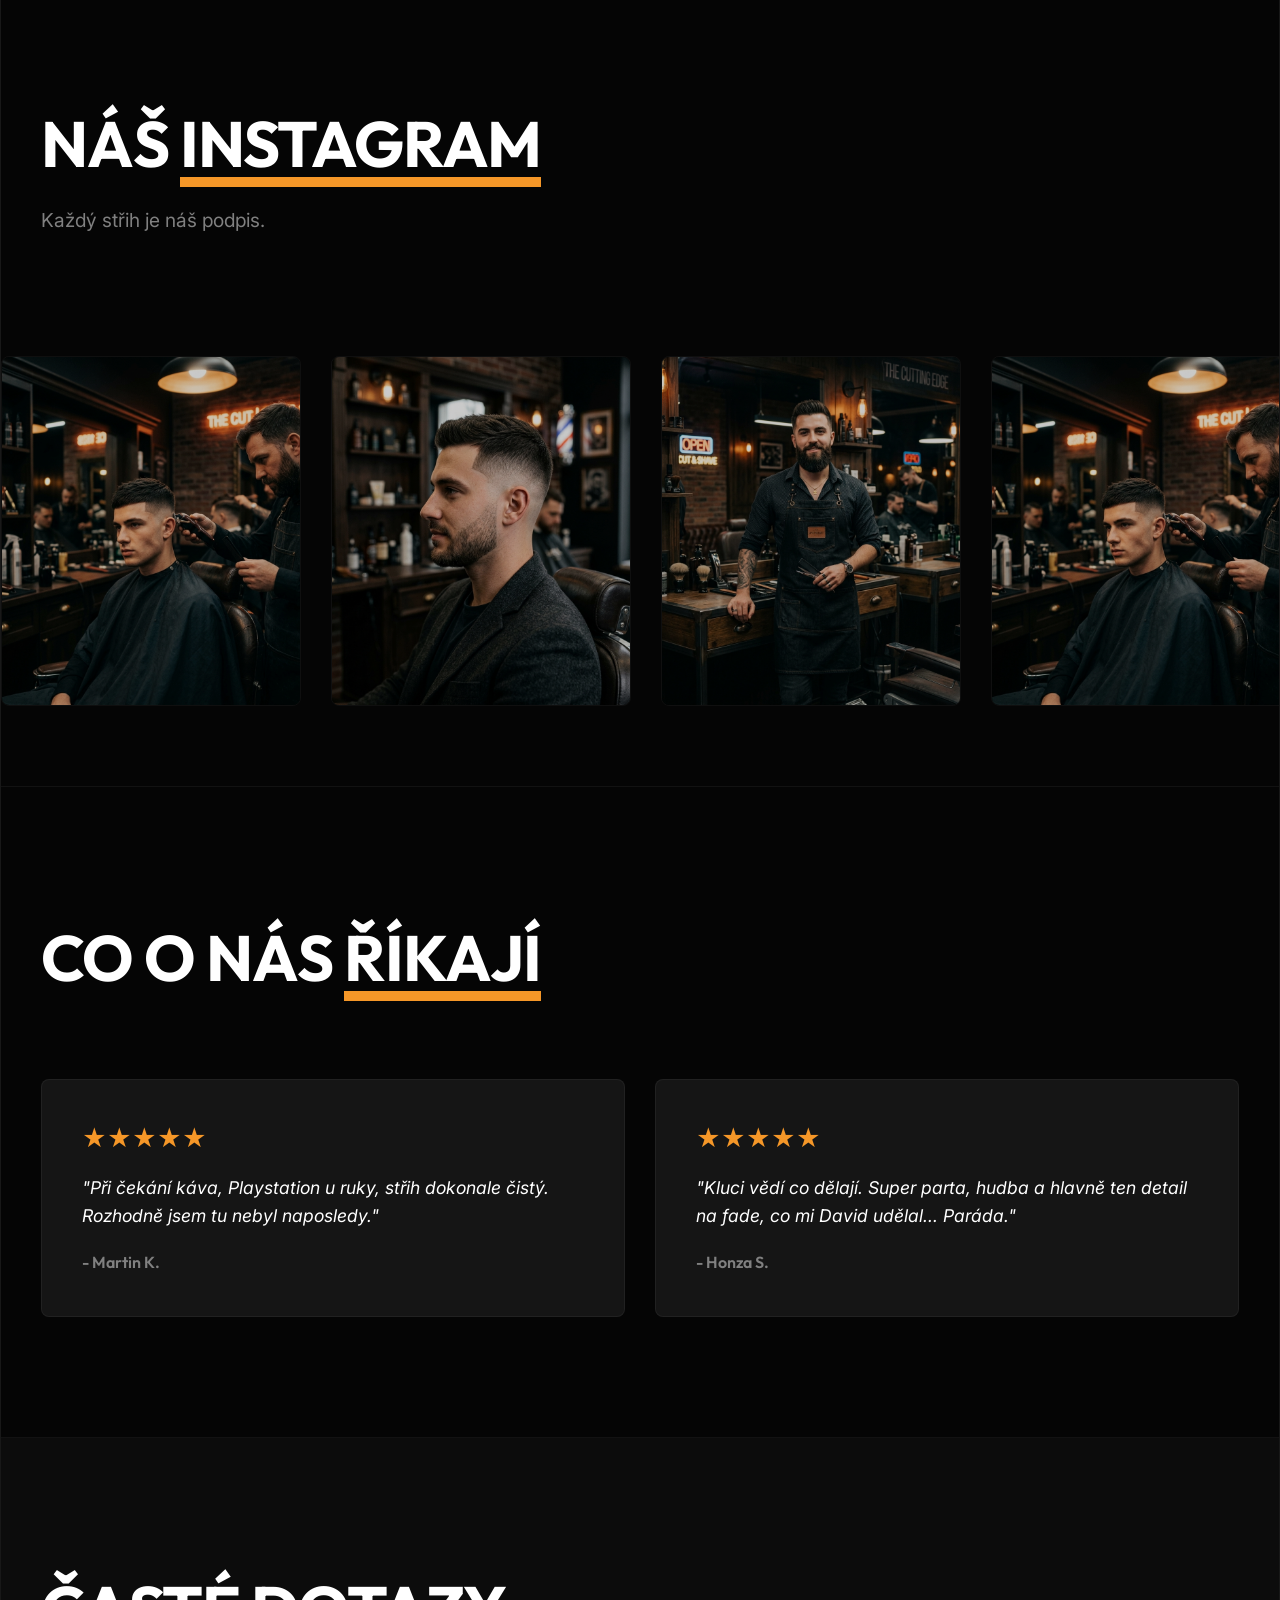
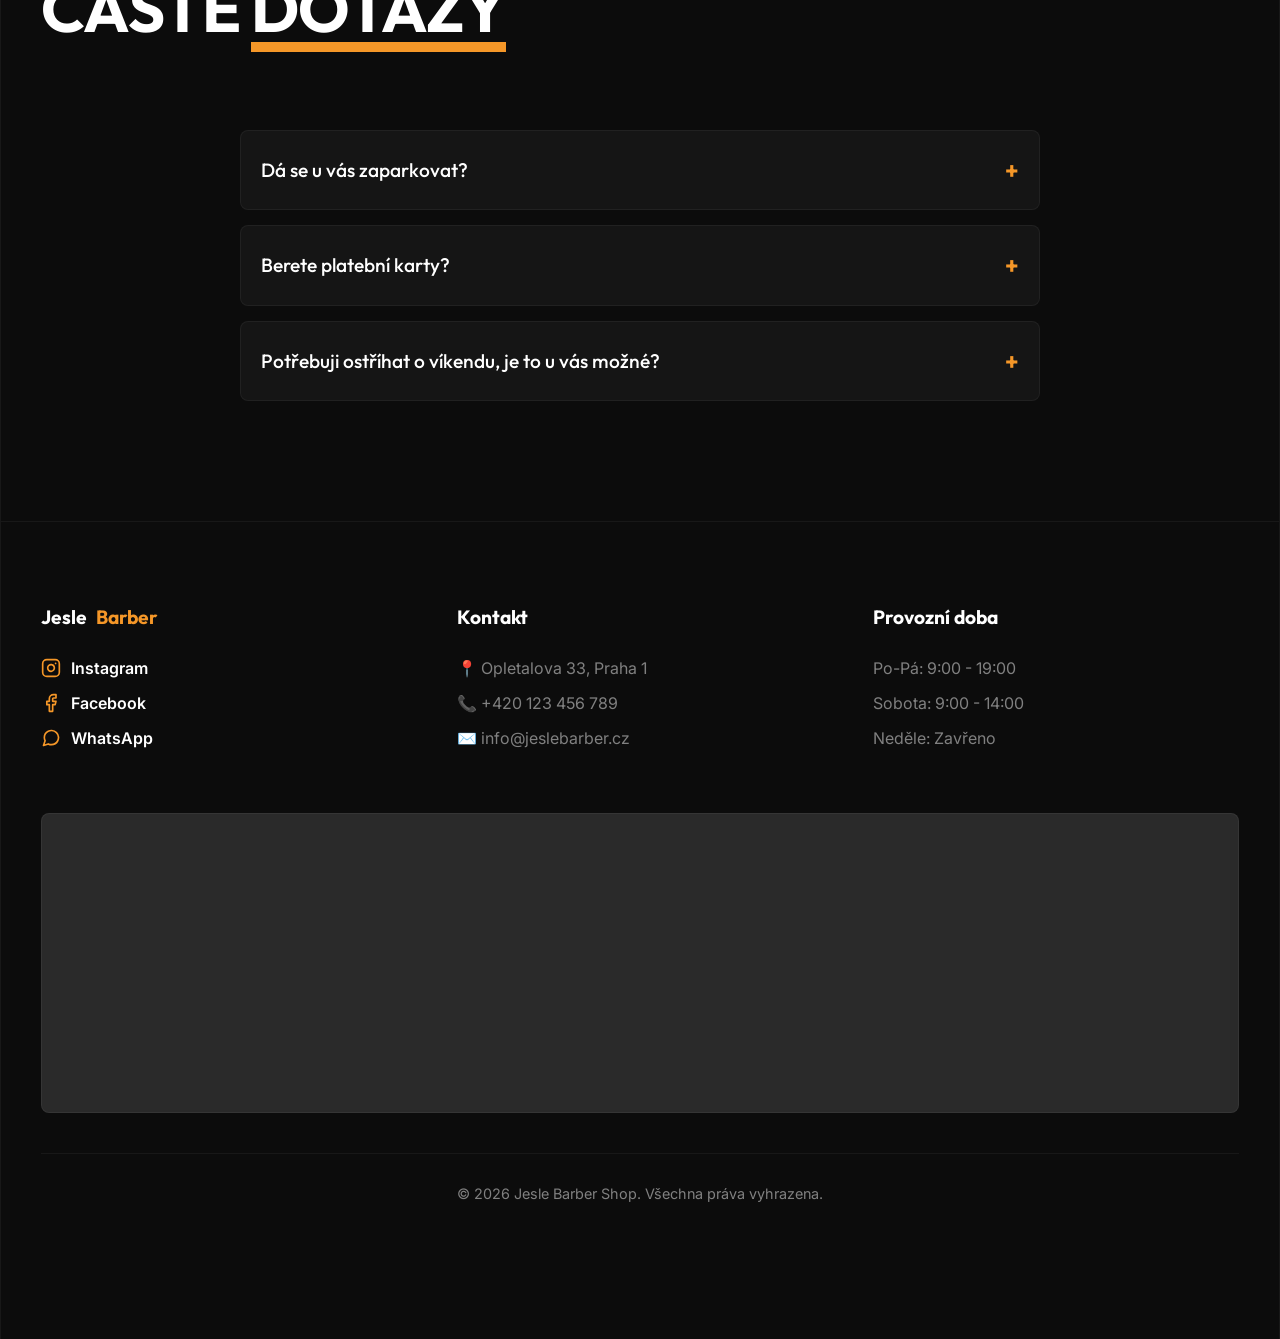
==== commit 185ba120: "Pokročilejší vyladění - Max, Responzivita, SEO" ====
--- a/index.html
+++ b/index.html
@@ -58,8 +58,8 @@
             </nav>
             <button class="btn-primary open-booking mobile-book-btn">Zarezervovat termín</button>
             <div class="mobile-socials mt-3">
-                <a href="#">Instagram</a>
-                <a href="#">TikTok</a>
+                <a href="https://instagram.com" target="_blank" rel="noopener noreferrer">Instagram</a>
+                <a href="https://tiktok.com" target="_blank" rel="noopener noreferrer">TikTok</a>
             </div>
         </div>
 
@@ -153,7 +153,7 @@
                         <p class="role">Zakladatel & Master Barber</p>
                         <p class="specialty">Fade mistr a nůžky jako břitva.</p>
                         <a href="javascript:void(0)" class="ig-link">@david_barbershop</a>
-                        <button class="btn-outline open-booking w-100 mt-3">Objednat k Davčovi</button>
+                        <button class="btn-primary open-booking w-100 mt-3" data-barber="david">Objednat k Davčovi</button>
                     </div>
                 </div>
                 <div class="team-card reveal delay-1 glow-hover">
@@ -163,7 +163,7 @@
                         <p class="role">Senior Barber</p>
                         <p class="specialty">Břitvy, detaily a přesná práce s vousy.</p>
                         <a href="javascript:void(0)" class="ig-link">@tom_fades</a>
-                        <button class="btn-outline open-booking w-100 mt-3">Objednat k Tomovi</button>
+                        <button class="btn-primary open-booking w-100 mt-3" data-barber="tomas">Objednat k Tomovi</button>
                     </div>
                 </div>
             </div>
@@ -258,9 +258,9 @@
                 <div class="footer-brand">
                     <h3>Jesle <span class="logo-accent">Barber</span></h3>
                     <div class="social-icons">
-                        <a href="#"><svg width="20" height="20" viewBox="0 0 24 24" fill="none" stroke="currentColor" stroke-width="2" stroke-linecap="round" stroke-linejoin="round" class="social-icon"><rect x="2" y="2" width="20" height="20" rx="5" ry="5"></rect><path d="M16 11.37A4 4 0 1 1 12.63 8 4 4 0 0 1 16 11.37z"></path><line x1="17.5" y1="6.5" x2="17.51" y2="6.5"></line></svg> Instagram</a>
-                        <a href="#"><svg width="20" height="20" viewBox="0 0 24 24" fill="none" stroke="currentColor" stroke-width="2" stroke-linecap="round" stroke-linejoin="round" class="social-icon"><path d="M18 2h-3a5 5 0 0 0-5 5v3H7v4h3v8h4v-8h3l1-4h-4V7a1 1 0 0 1 1-1h3z"></path></svg> Facebook</a>
-                        <a href="#"><svg width="20" height="20" viewBox="0 0 24 24" fill="none" stroke="currentColor" stroke-width="2" stroke-linecap="round" stroke-linejoin="round" class="social-icon"><path d="M21 11.5a8.38 8.38 0 0 1-.9 3.8 8.5 8.5 0 0 1-7.6 4.7 8.38 8.38 0 0 1-3.8-.9L3 21l1.9-5.7a8.38 8.38 0 0 1-.9-3.8 8.5 8.5 0 0 1 4.7-7.6 8.38 8.38 0 0 1 3.8-.9h.5a8.48 8.48 0 0 1 8 8v.5z"></path></svg> WhatsApp</a>
+                        <a href="https://instagram.com" target="_blank" rel="noopener noreferrer"><svg width="20" height="20" viewBox="0 0 24 24" fill="none" stroke="currentColor" stroke-width="2" stroke-linecap="round" stroke-linejoin="round" class="social-icon"><rect x="2" y="2" width="20" height="20" rx="5" ry="5"></rect><path d="M16 11.37A4 4 0 1 1 12.63 8 4 4 0 0 1 16 11.37z"></path><line x1="17.5" y1="6.5" x2="17.51" y2="6.5"></line></svg> Instagram</a>
+                        <a href="https://facebook.com" target="_blank" rel="noopener noreferrer"><svg width="20" height="20" viewBox="0 0 24 24" fill="none" stroke="currentColor" stroke-width="2" stroke-linecap="round" stroke-linejoin="round" class="social-icon"><path d="M18 2h-3a5 5 0 0 0-5 5v3H7v4h3v8h4v-8h3l1-4h-4V7a1 1 0 0 1 1-1h3z"></path></svg> Facebook</a>
+                        <a href="https://whatsapp.com" target="_blank" rel="noopener noreferrer"><svg width="20" height="20" viewBox="0 0 24 24" fill="none" stroke="currentColor" stroke-width="2" stroke-linecap="round" stroke-linejoin="round" class="social-icon"><path d="M21 11.5a8.38 8.38 0 0 1-.9 3.8 8.5 8.5 0 0 1-7.6 4.7 8.38 8.38 0 0 1-3.8-.9L3 21l1.9-5.7a8.38 8.38 0 0 1-.9-3.8 8.5 8.5 0 0 1 4.7-7.6 8.38 8.38 0 0 1 3.8-.9h.5a8.48 8.48 0 0 1 8 8v.5z"></path></svg> WhatsApp</a>
                     </div>
                 </div>
                 <div class="footer-contact">
@@ -346,7 +346,7 @@
                 <form class="booking-form" id="booking-form">
                     <div class="form-group">
                         <label>Vyberte službu:</label>
-                        <select id="booking-service" required>
+                        <select id="booking-service" name="service" required>
                             <option value="" disabled selected>Vyberte službu</option>
                             <option value="1" data-duration="60">Klasický Střih (60 min)</option>
                             <option value="2" data-duration="60">Úprava Vousů (60 min)</option>
@@ -356,7 +356,7 @@
 
                     <div class="form-group">
                         <label>Vyberte barbera:</label>
-                        <select id="booking-barber">
+                        <select id="booking-barber" name="barber">
                             <option value="" selected>Rozhodnu na místě o barberovi</option>
                             <option value="david">David "Boss"</option>
                             <option value="tomas">Tomáš</option>
@@ -377,8 +377,8 @@
                         </div>
                     </div>
 
-                    <input type="text" placeholder="Tel. číslo / Email" required>
-                    <input type="hidden" id="final-appointment-time" required>
+                    <input type="text" id="contact-info" name="contact-info" placeholder="Tel. číslo / Email" required>
+                    <input type="hidden" id="final-appointment-time" name="final-appointment-time">
                     
                     <button type="submit" class="btn-primary w-100 mt-3" id="submit-booking" disabled>Dokončit rezervaci</button>
                 </form>
--- a/style.css
+++ b/style.css
@@ -381,7 +381,17 @@
 .team { border-bottom: 1px solid var(--border-color); }
 .team-grid { display: grid; grid-template-columns: repeat(auto-fit, minmax(320px, 1fr)); gap: 60px; }
 .team-grid .team-card:nth-child(even) { transform: translateY(60px); }
-.team-img { width: 100%; aspect-ratio: 4/5; object-fit: cover; border-radius: 12px; margin-bottom: 30px; border: 1px solid var(--border-color); transition: 0.5s cubic-bezier(0.19, 1, 0.22, 1); }
+
+.team-card {
+    background: var(--bg-card);
+    padding: 30px;
+    border-radius: 12px;
+    border: 1px solid var(--border-color);
+    position: relative;
+    overflow: hidden;
+}
+
+.team-img { width: 100%; aspect-ratio: 4/5; object-fit: cover; border-radius: 8px; margin-bottom: 30px; border: 1px solid var(--border-color); transition: 0.5s cubic-bezier(0.19, 1, 0.22, 1); }
 .team-card:hover .team-img { border-color: var(--accent); transform: scale(1.05); }
 
 /* Dynamic Glow for Team and IG */
@@ -433,7 +443,7 @@
 .social-icons a:hover { color: var(--accent); }
 .social-icons a:hover .social-icon { transform: scale(1.2) rotate(5deg); }
 .footer-map { width: 100%; height: 300px; background: #2a2a2a; border-radius: 8px; margin-bottom: 40px; border: 1px solid var(--border-color); overflow: hidden; }
-.dark-map { filter: invert(90%) hue-rotate(180deg) brightness(85%) contrast(1.1); pointer-events: none; }
+.dark-map { filter: invert(90%) hue-rotate(180deg) brightness(85%) contrast(1.1); }
 .footer-bottom { text-align: center; padding-top: 30px; border-top: 1px solid var(--border-color); color: var(--text-muted); font-size: 0.9rem; }
 
 /* Modals & Forms */
@@ -799,6 +809,58 @@
     animation: typingPulse 1.4s infinite;
 }
 
+/* ==============================
+   RESPONSIVE (MOBILE) ADJUSTMENTS
+   ============================== */
+@media (max-width: 768px) {
+    .section-padding { padding: 80px 20px; }
+    
+    /* Navbar */
+    .desktop-nav { display: none; }
+    .menu-btn { display: block; }
+    .nav-actions .btn-primary { display: none; } /* Hide desktop book btn on mobile */
+    .navbar { padding: 15px 20px; }
+    .navbar.scrolled { padding: 10px 20px; }
+    
+    /* Hero */
+    .hero { padding: 120px 20px 60px 20px; }
+    .hero-top { flex-direction: column; text-align: center; margin-bottom: 40px; align-items: center; }
+    .hero-left { max-width: 100%; }
+    .hero-title { font-size: 12vw; margin-bottom: 30px; }
+    .hero-gallery { grid-template-columns: 1fr; gap: 20px; margin-top: 20px; }
+    
+    /* Services & Team */
+    .services-grid { grid-template-columns: 1fr; gap: 30px; }
+    .services-grid .service-card:nth-child(even) { transform: none; }
+    
+    .team-grid { grid-template-columns: 1fr; gap: 30px; }
+    .team-grid .team-card:nth-child(even) { transform: none; }
+    
+    /* Before/After Slider */
+    .ba-container { height: 350px; }
+    .ba-resize { width: 50%; } /* ensure dynamic resizing bounds on mobile are correct */
+    
+    /* Carousel */
+    .carousel-img { width: 250px; height: 300px; }
+    
+    /* Footer */
+    .footer { padding: 60px 20px 20px 20px; text-align: center; }
+    .footer-grid { gap: 40px; }
+    .social-icons { align-items: center; }
+    
+    /* Reviews */
+    .reviews-grid { grid-template-columns: 1fr; }
+    
+    /* Modal / Form */
+    .modal-box { padding: 30px 20px; margin: 20px; }
+    .booking-form { max-height: 70vh; overflow-y: auto; padding-right: 5px; } /* Prevent form cutoff on small screens */
+    
+    /* Chatbot floating button */
+    .chat-widget-container { bottom: 20px; right: 20px; }
+    .floating-chat-btn { width: 55px; height: 55px; }
+    .chat-window { bottom: 80px; width: 340px; right: -10px; height: 500px; max-height: 80vh; }
+}
+
 .typing-dot:nth-child(2) { animation-delay: 0.2s; }
 .typing-dot:nth-child(3) { animation-delay: 0.4s; }
 
@@ -833,6 +895,7 @@
 }
 
 @media (max-width: 768px) {
+    .cursor-dot, .cursor-outline { display: none !important; }
     .section-padding { padding: 60px 20px; }
     .hero { padding: 40px 20px; }
     .navbar { padding: 15px 20px; }
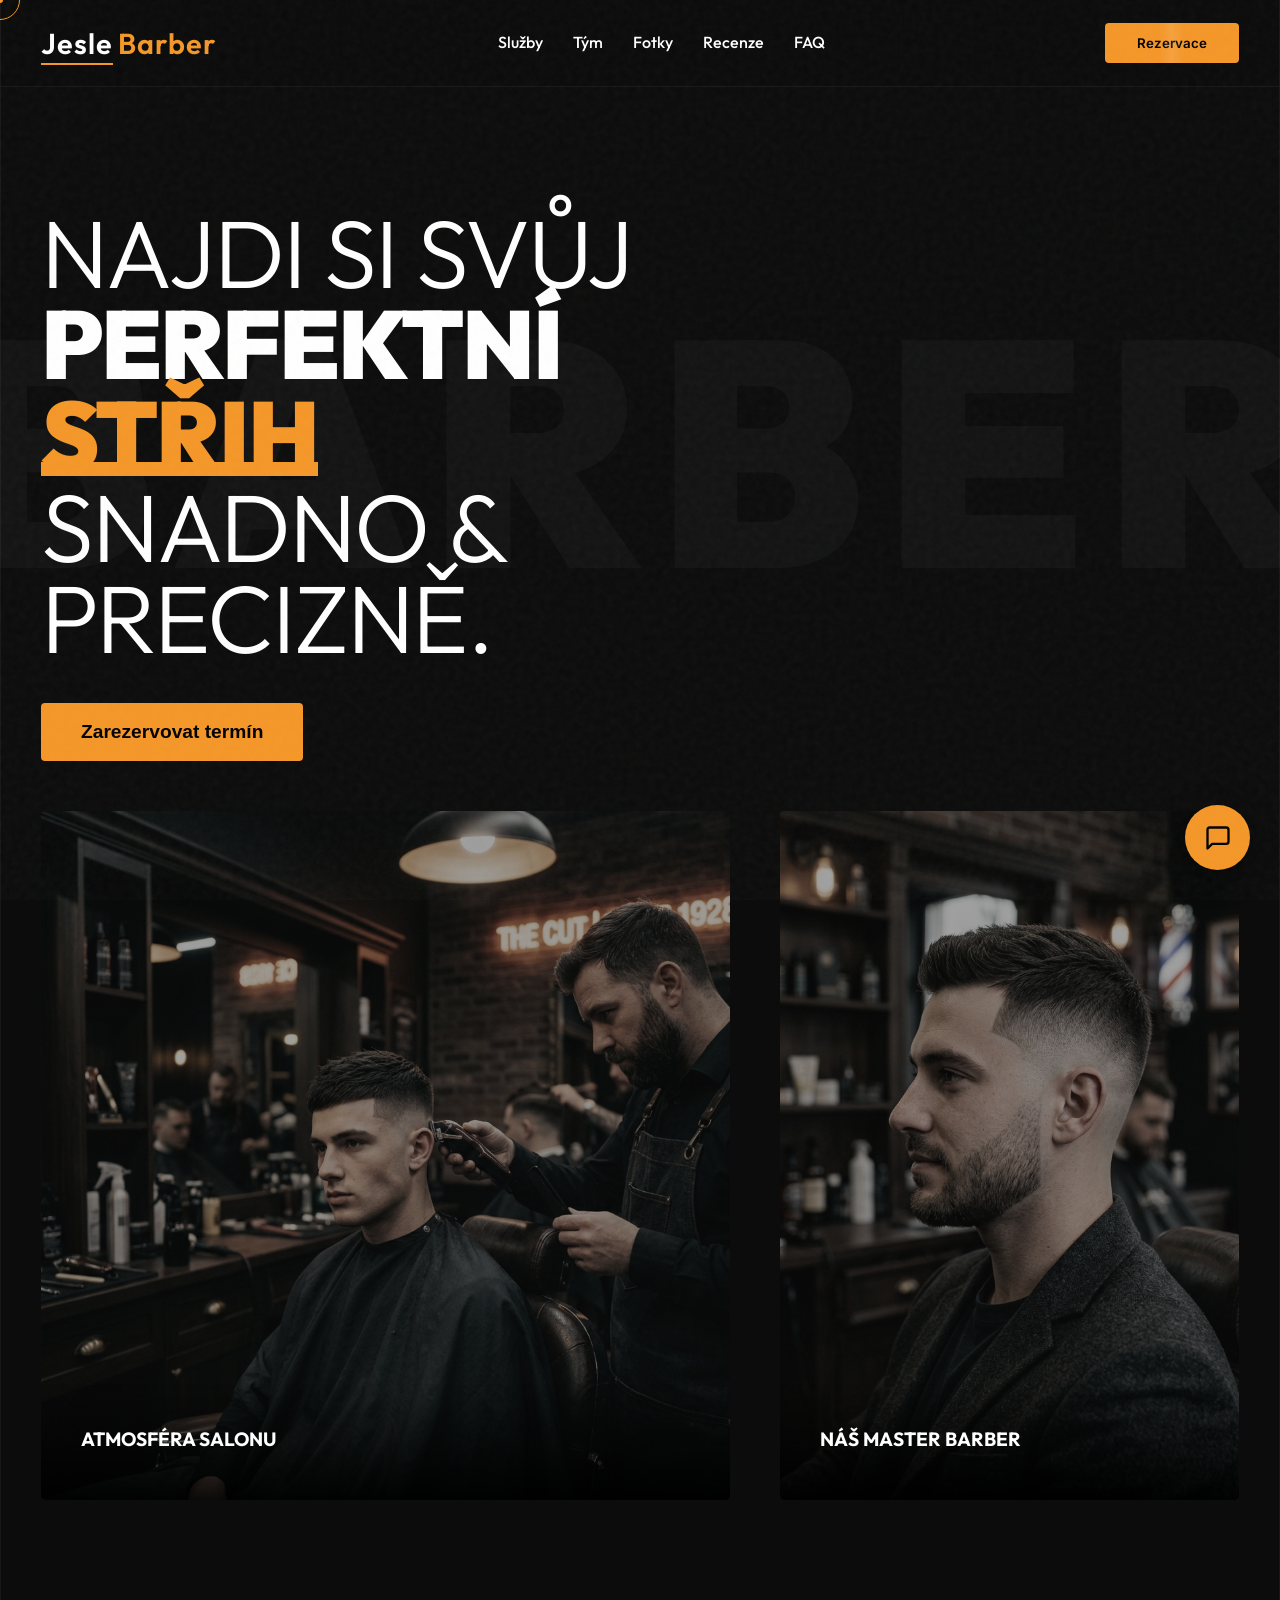
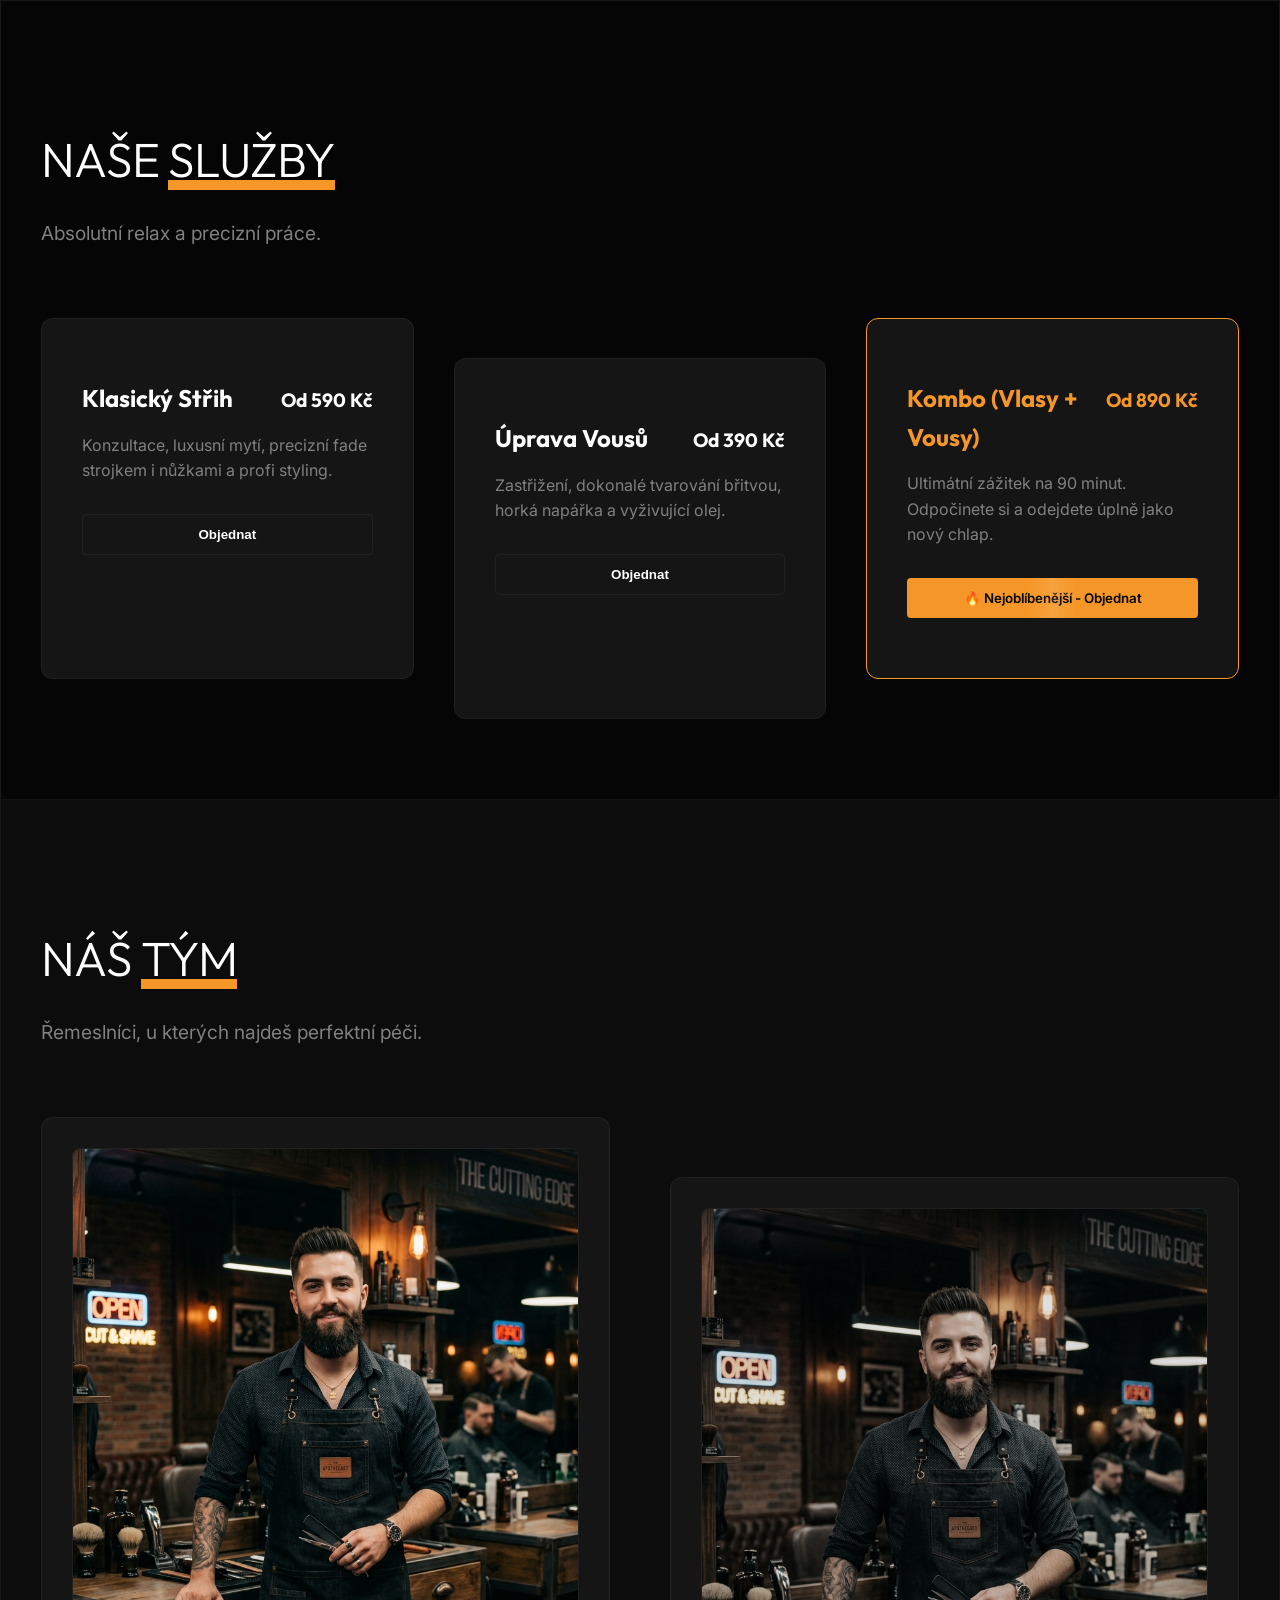
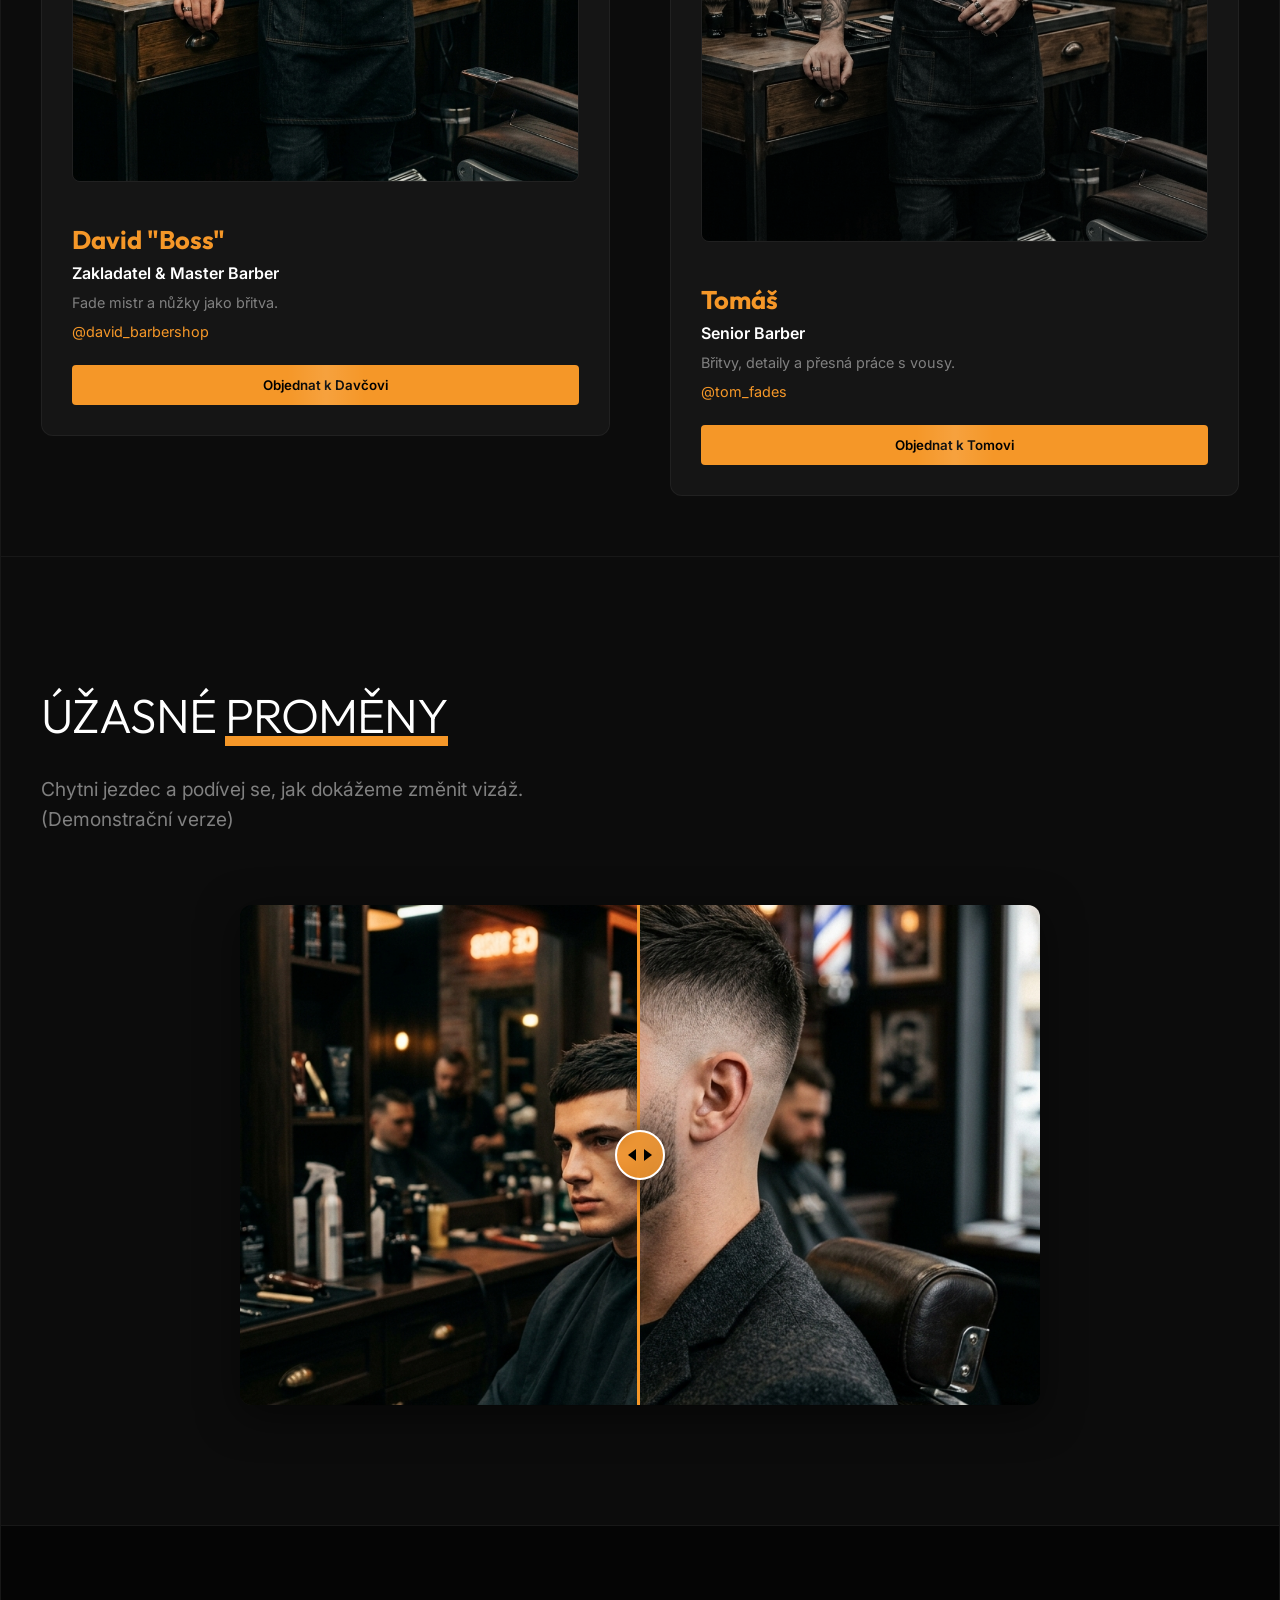
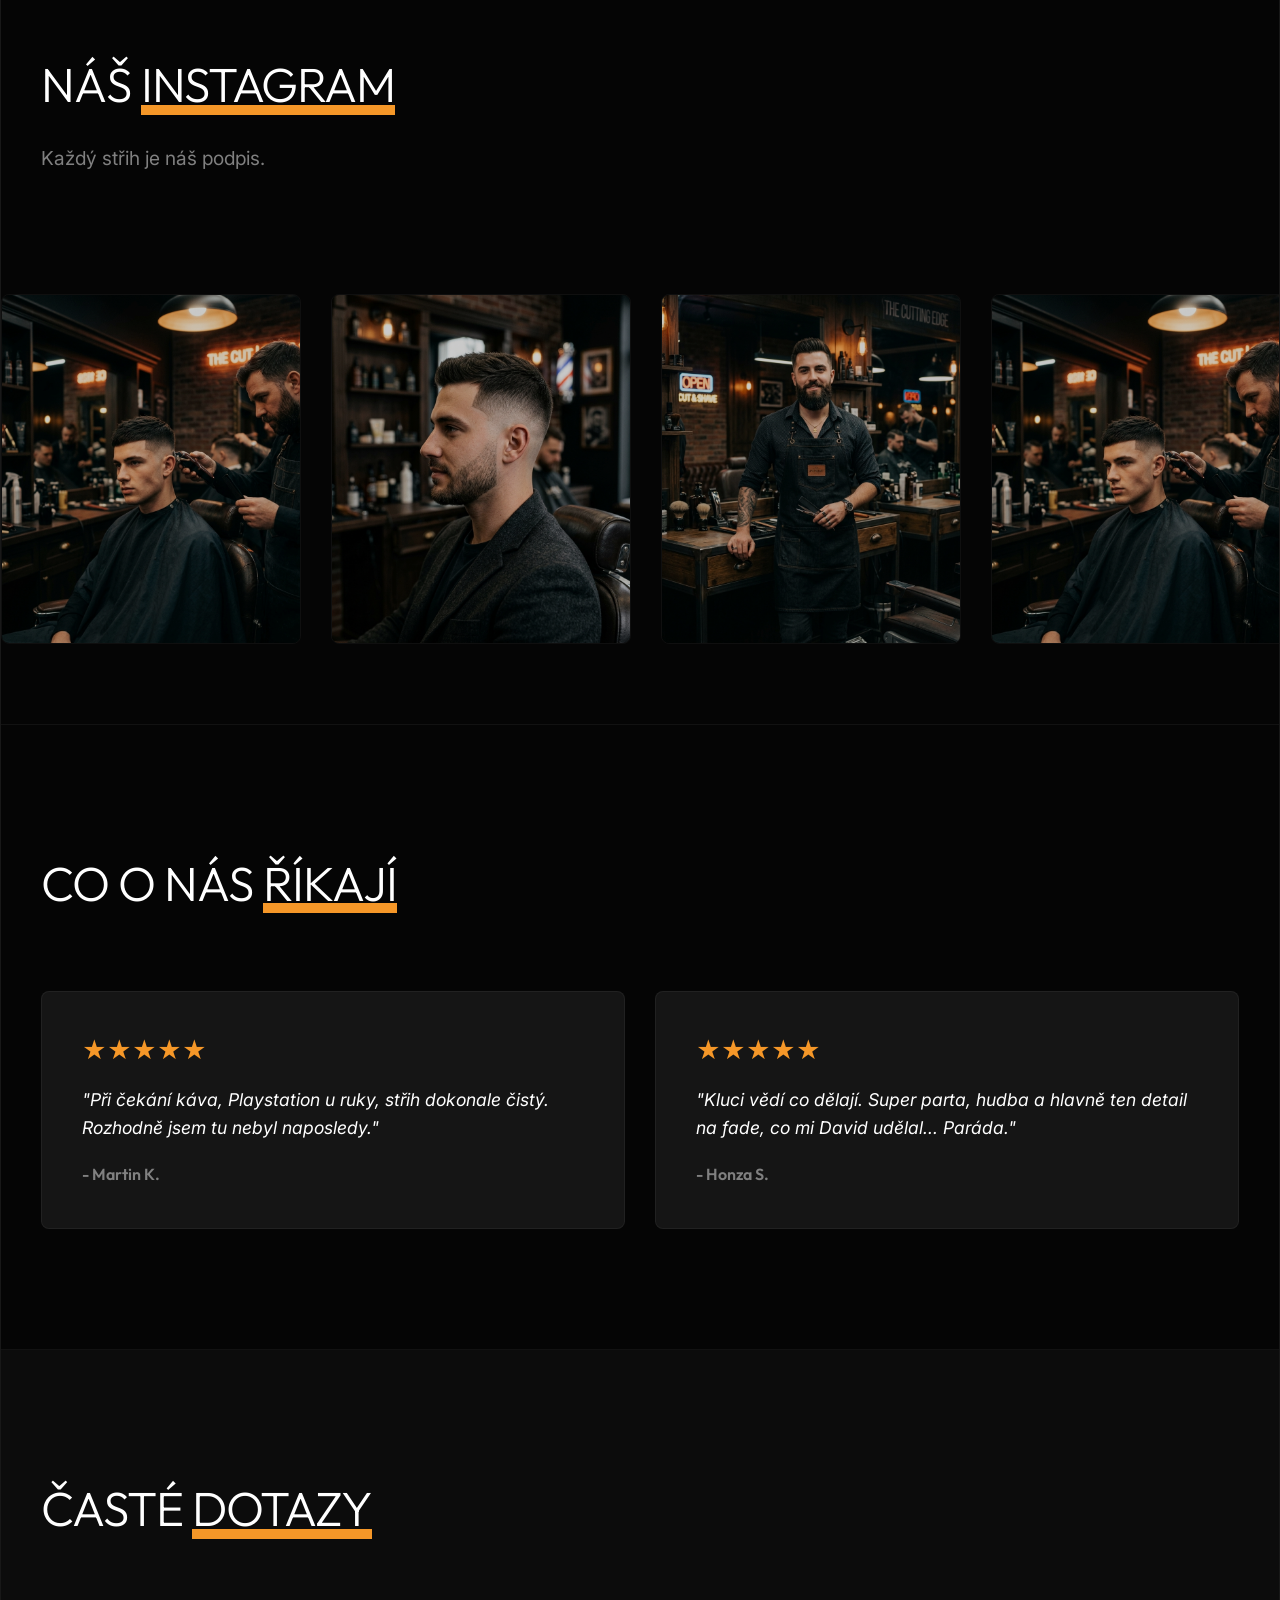
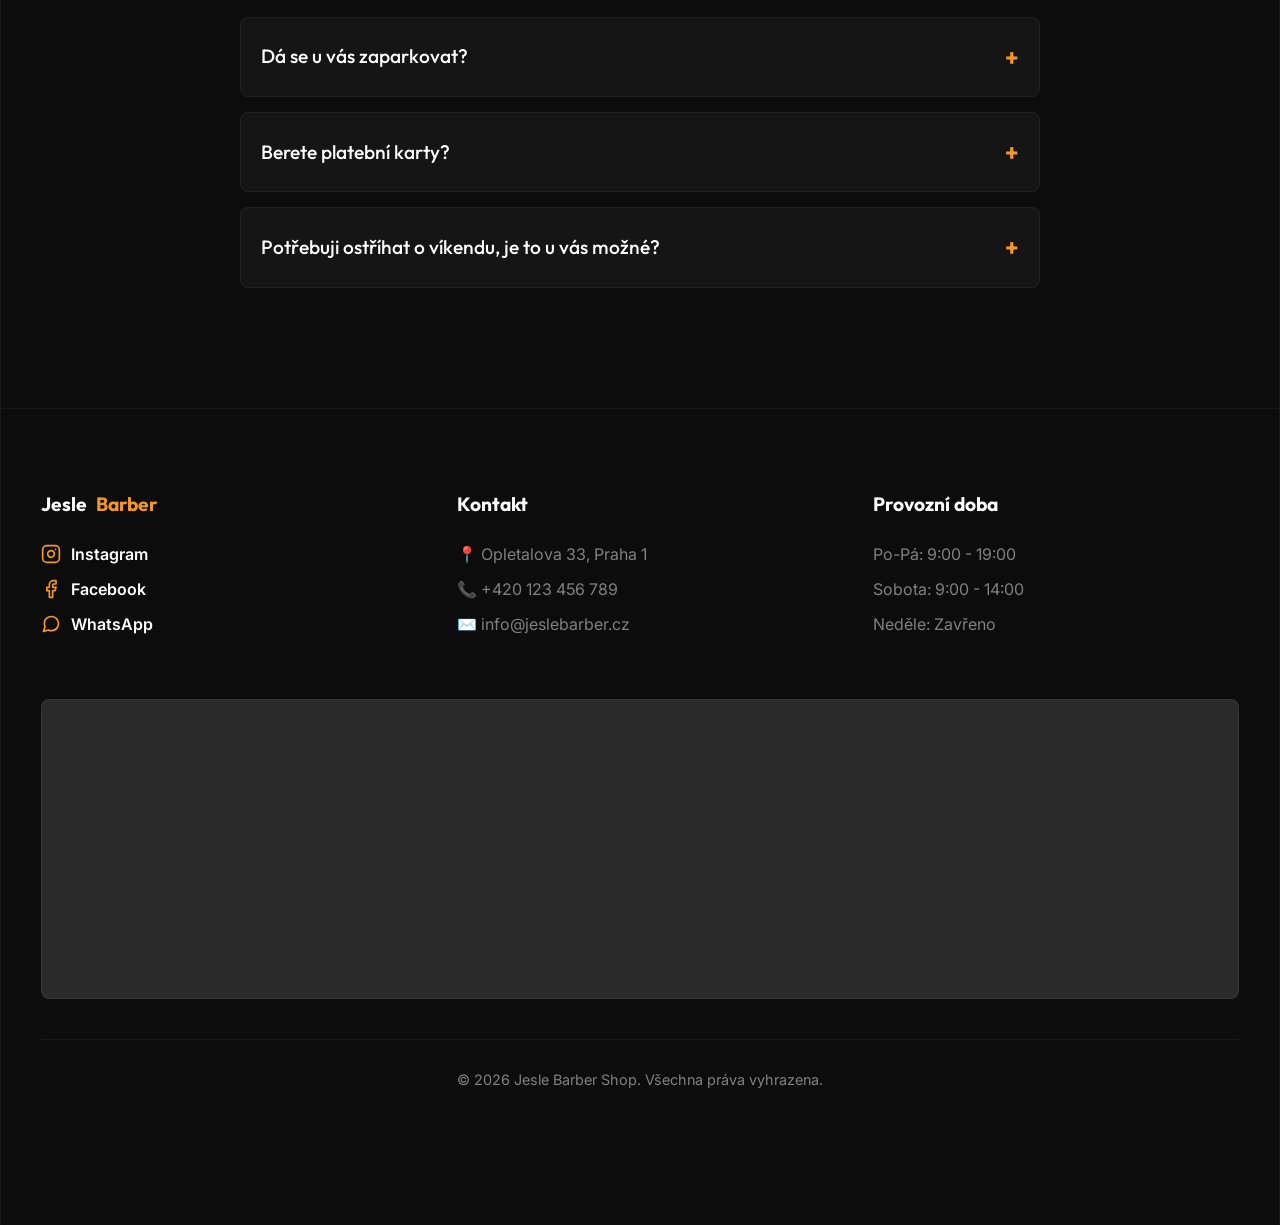
==== commit ee652d69: "upraveni" ====
--- a/index.html
+++ b/index.html
@@ -46,22 +46,7 @@
             </div>
         </header>
 
-        <!-- Mobile Menu Overlay -->
-        <div class="mobile-menu-overlay" id="mobile-menu">
-            <button class="close-menu-btn" id="close-mobile-menu">✕</button>
-            <nav class="mobile-nav-links">
-                <a href="#services" class="mobile-link">Služby</a>
-                <a href="#team" class="mobile-link">Tým</a>
-                <a href="#gallery" class="mobile-link">Fotky</a>
-                <a href="#faq" class="mobile-link">FAQ</a>
-                <a href="#footer" class="mobile-link">Kontakt</a>
-            </nav>
-            <button class="btn-primary open-booking mobile-book-btn">Zarezervovat termín</button>
-            <div class="mobile-socials mt-3">
-                <a href="https://instagram.com" target="_blank" rel="noopener noreferrer">Instagram</a>
-                <a href="https://tiktok.com" target="_blank" rel="noopener noreferrer">TikTok</a>
-            </div>
-        </div>
+
 
         <!-- Hlavní Hero -->
         <main class="hero" id="hero">
@@ -334,6 +319,23 @@
     
     <div class="sticky-mobile-booking">
         <button class="btn-primary w-100 open-booking">Rezervovat</button>
+    </div>
+    
+    <!-- Mobile Menu Overlay (Přesunuto z containeru pro fixnutí iOS pozicování) -->
+    <div class="mobile-menu-overlay" id="mobile-menu">
+        <button class="close-menu-btn" id="close-mobile-menu">✕</button>
+        <nav class="mobile-nav-links">
+            <a href="#services" class="mobile-link">Služby</a>
+            <a href="#team" class="mobile-link">Tým</a>
+            <a href="#gallery" class="mobile-link">Fotky</a>
+            <a href="#faq" class="mobile-link">FAQ</a>
+            <a href="#footer" class="mobile-link">Kontakt</a>
+        </nav>
+        <button class="btn-primary open-booking mobile-book-btn">Zarezervovat termín</button>
+        <div class="mobile-socials mt-3">
+            <a href="https://instagram.com" target="_blank" rel="noopener noreferrer">Instagram</a>
+            <a href="https://tiktok.com" target="_blank" rel="noopener noreferrer">TikTok</a>
+        </div>
     </div>
 
     <!-- Rezervační Modal Systém -->
--- a/style.css
+++ b/style.css
@@ -117,7 +117,7 @@
 
 .section-padding { padding: 120px 40px; }
 .section-header { margin-bottom: 70px; }
-.section-title { font-family: var(--font-heading); font-size: 4rem; font-weight: 700; text-transform: uppercase; margin-bottom: 10px; letter-spacing: -1px; }
+.section-title { font-family: var(--font-heading); font-size: 3rem; font-weight: 300; text-transform: uppercase; margin-bottom: 20px; letter-spacing: -1px; }
 .section-subtitle { color: var(--text-muted); font-size: 1.2rem; max-width: 600px; }
 .gold-text { color: var(--accent) !important; }
 .mt-3 { margin-top: 20px; }
@@ -179,7 +179,7 @@
 .mobile-menu-overlay.active { opacity: 1; visibility: visible; transform: translateY(0); }
 .close-menu-btn { position: absolute; top: 30px; right: 40px; background: none; border: none; color: var(--text-pure); font-size: 2rem; cursor: pointer; }
 .mobile-nav-links { display: flex; flex-direction: column; gap: 30px; text-align: center; margin-bottom: 40px; }
-.mobile-nav-links a { font-family: var(--font-heading); font-size: 2.5rem; color: var(--text-pure); text-decoration: none; font-weight: 700; text-transform: uppercase; }
+.mobile-nav-links a { font-family: var(--font-heading); font-size: 1.8rem; color: var(--text-pure); text-decoration: none; font-weight: 700; text-transform: uppercase; }
 .mobile-book-btn { font-size: 1.2rem; padding: 15px 40px; }
 .mobile-socials a { color: var(--text-muted); margin: 0 10px; font-weight: bold; text-decoration: none;}
 
@@ -765,7 +765,7 @@
     border-radius: 25px;
     padding: 10px 15px;
     color: white;
-    font-size: 14px;
+    font-size: 16px;
 }
 
 #chat-input:focus {
@@ -900,10 +900,12 @@
     .hero { padding: 40px 20px; }
     .navbar { padding: 15px 20px; }
     .hero-title { font-size: 2.5rem; }
+    .section-title { font-size: 2.5rem; } /* Update section titles on mobile to match hero */
     .bg-text { font-size: 35vw; }
     .ba-container { height: 300px; }
     .ba-resize img { width: 100vw; height: 300px; }
     .sticky-mobile-booking { display: block; }
-    .floating-chat-btn { bottom: 100px; right: 20px; } /* raise above sticky bar */
+    .floating-chat-btn { bottom: 100px; right: 20px; z-index: 100; } /* raise above sticky bar */
     .container { padding-bottom: 100px; }
-}
+    .menu-btn { z-index: 1001; position: relative; } /* Fix hamburger menu clicability */
+}
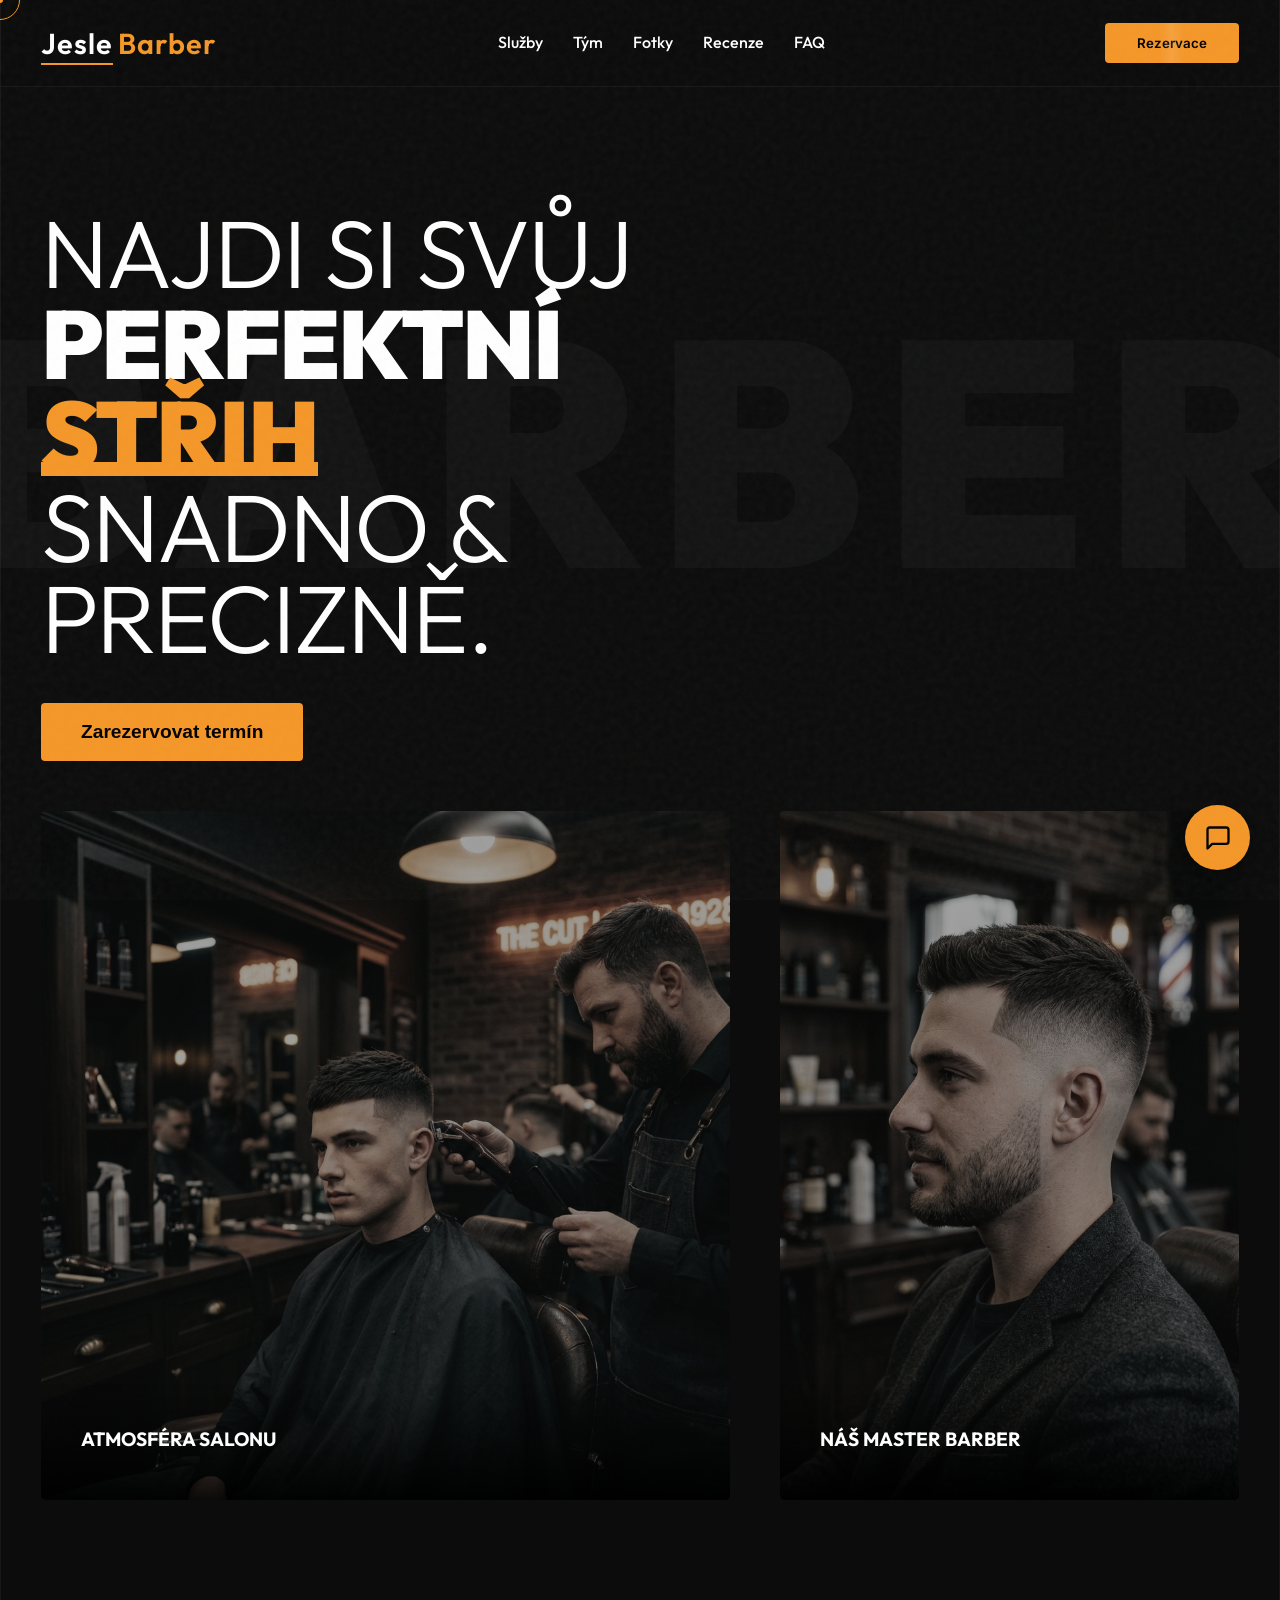
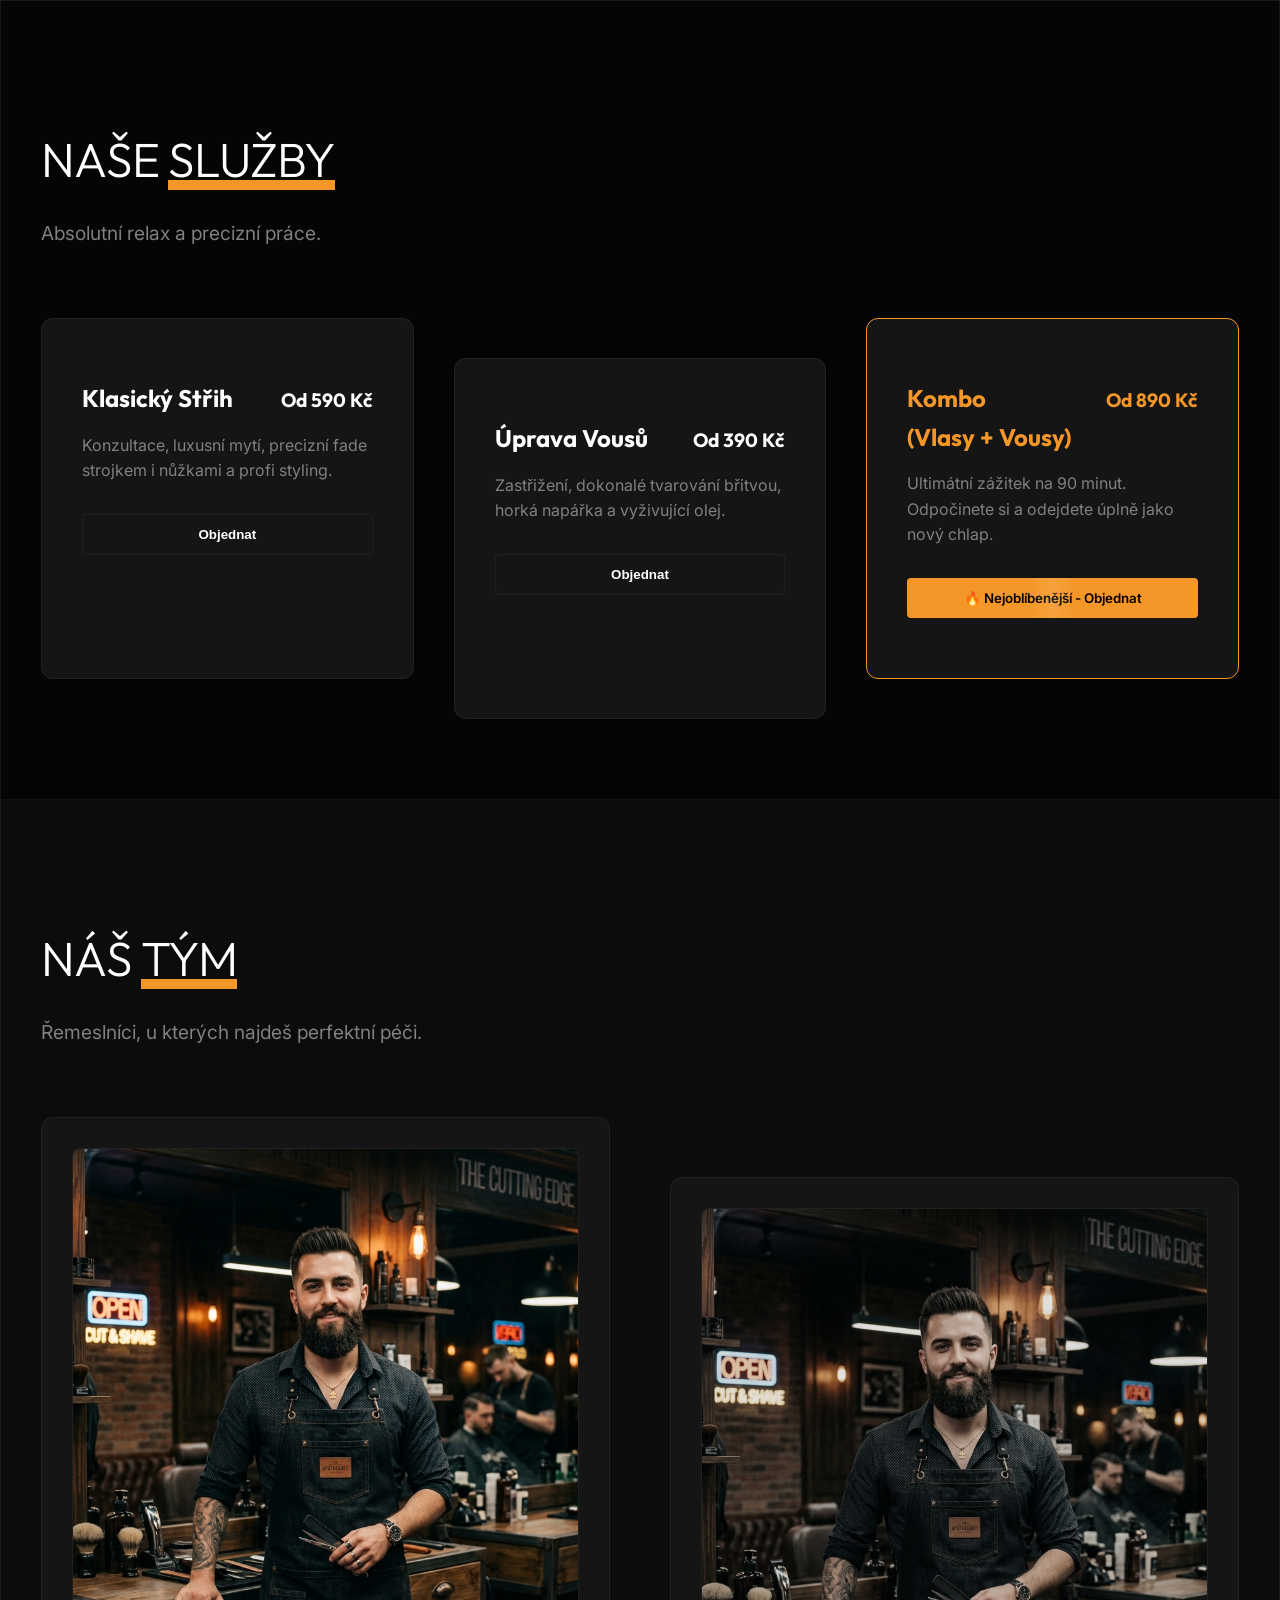
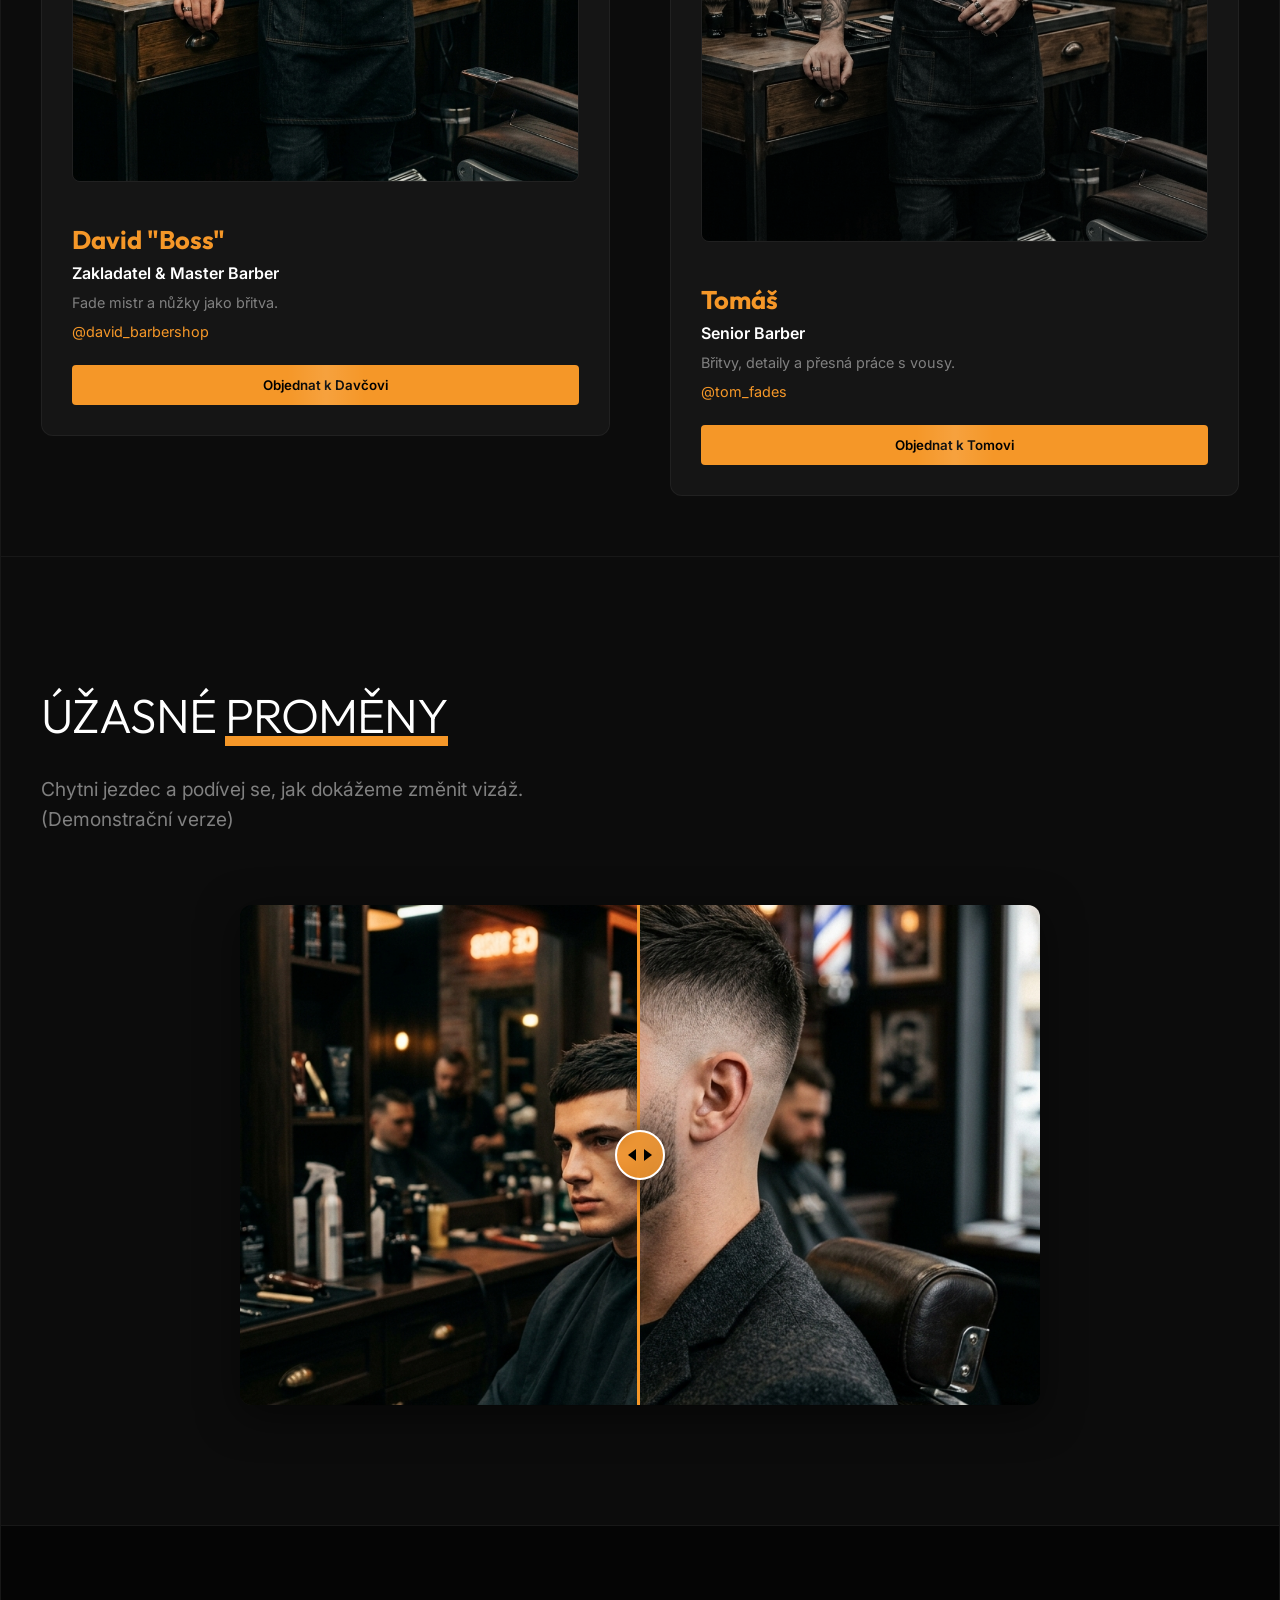
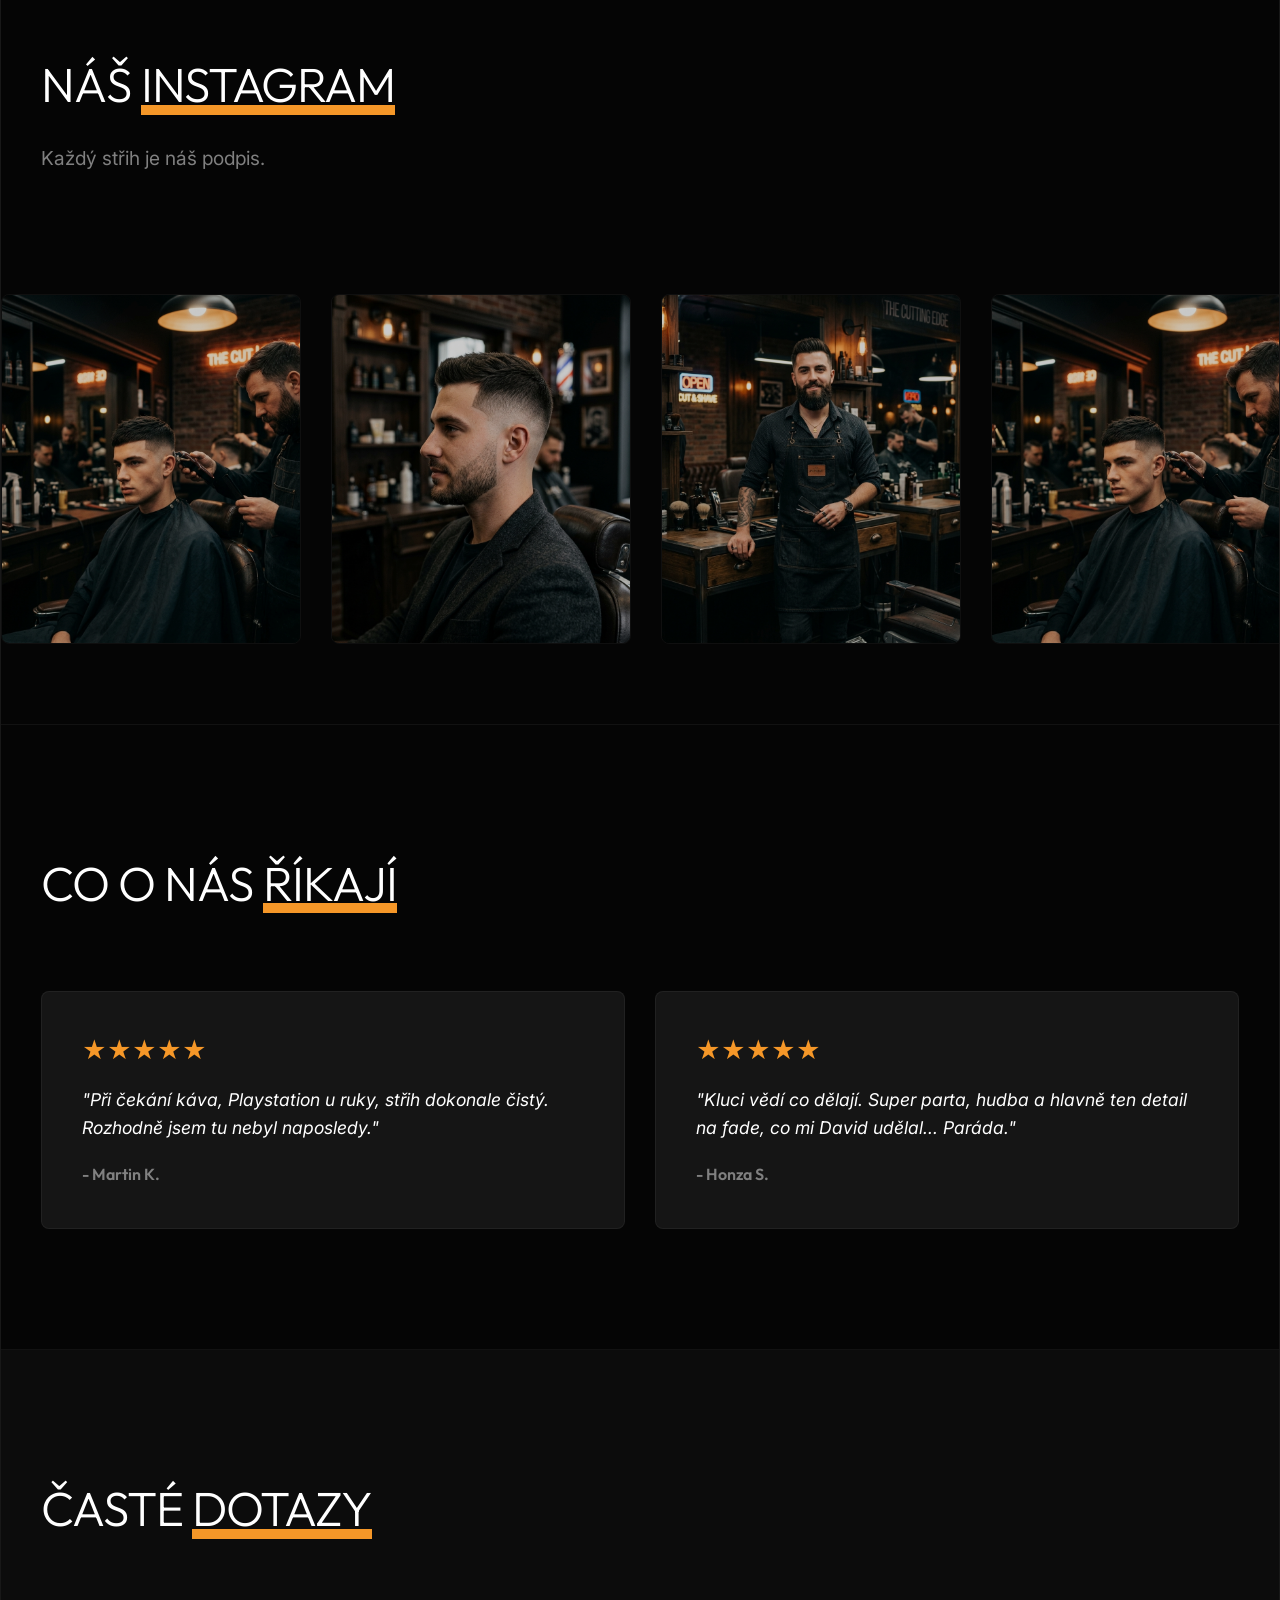
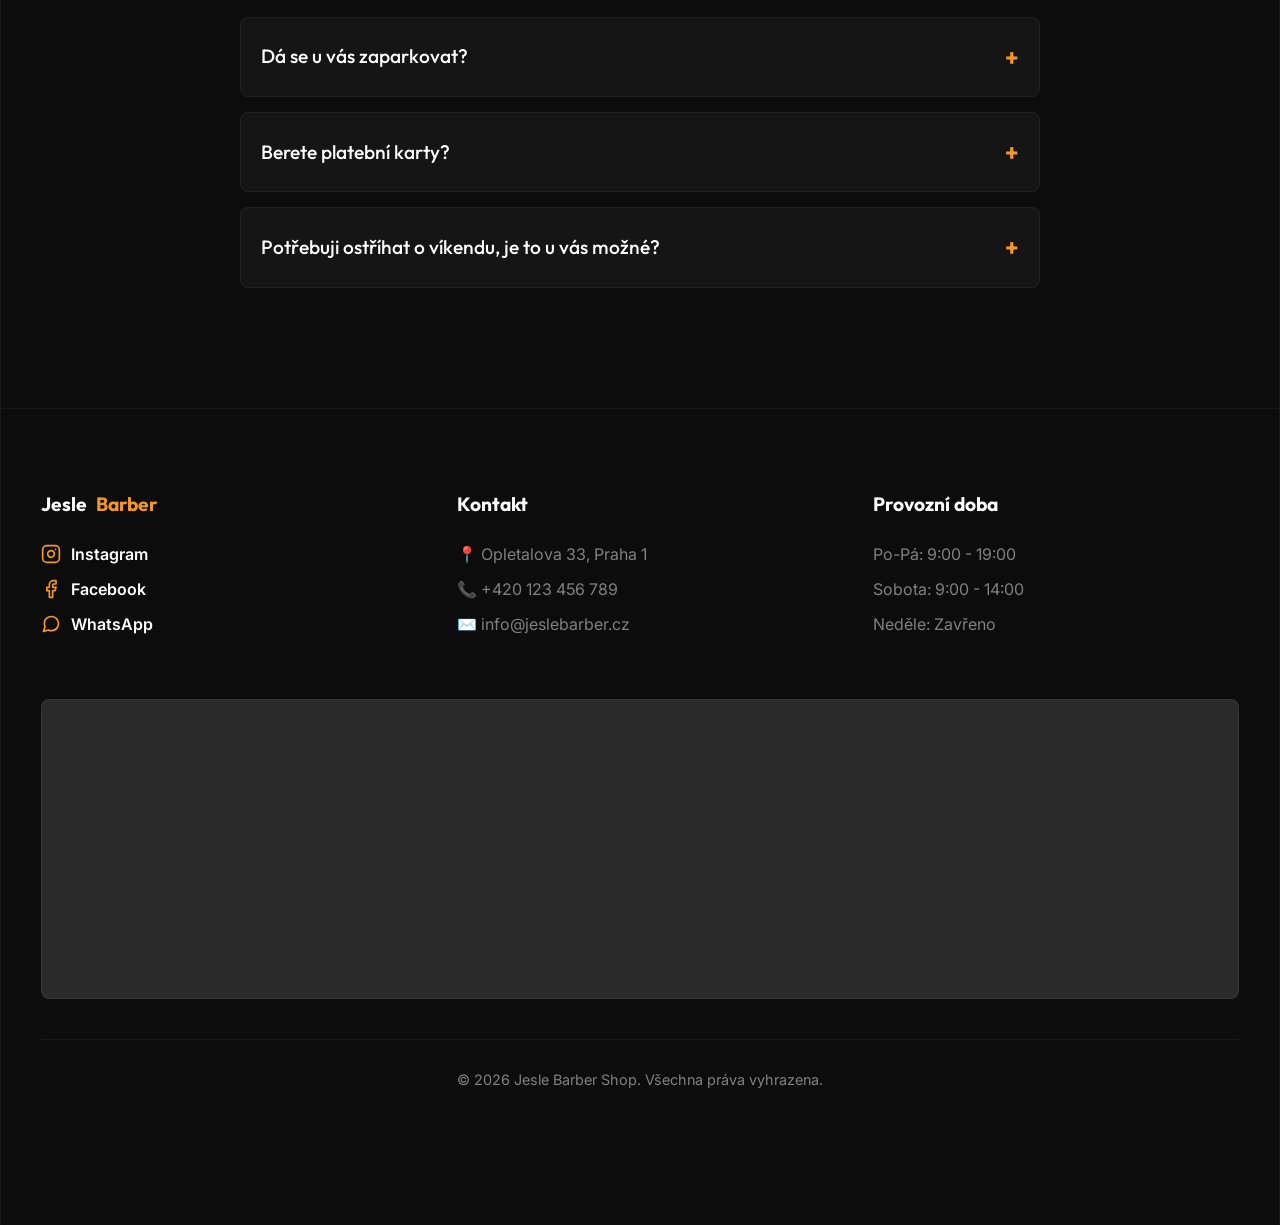
==== commit 88c04a08: "Update index.html" ====
--- a/index.html
+++ b/index.html
@@ -115,7 +115,7 @@
                 </div>
                 <div class="service-card reveal delay-2 glow-hover" style="border-color: var(--accent);">
                     <div class="service-header">
-                        <h3 class="gold-text">Kombo (Vlasy + Vousy)</h3>
+                        <h3 class="gold-text">Kombo (Vlasy&nbsp;+&nbsp;Vousy)</h3>
                         <span class="price gold-text">Od 890 Kč</span>
                     </div>
                     <p class="service-desc">Ultimátní zážitek na 90 minut. Odpočinete si a odejdete úplně jako nový chlap.</p>
